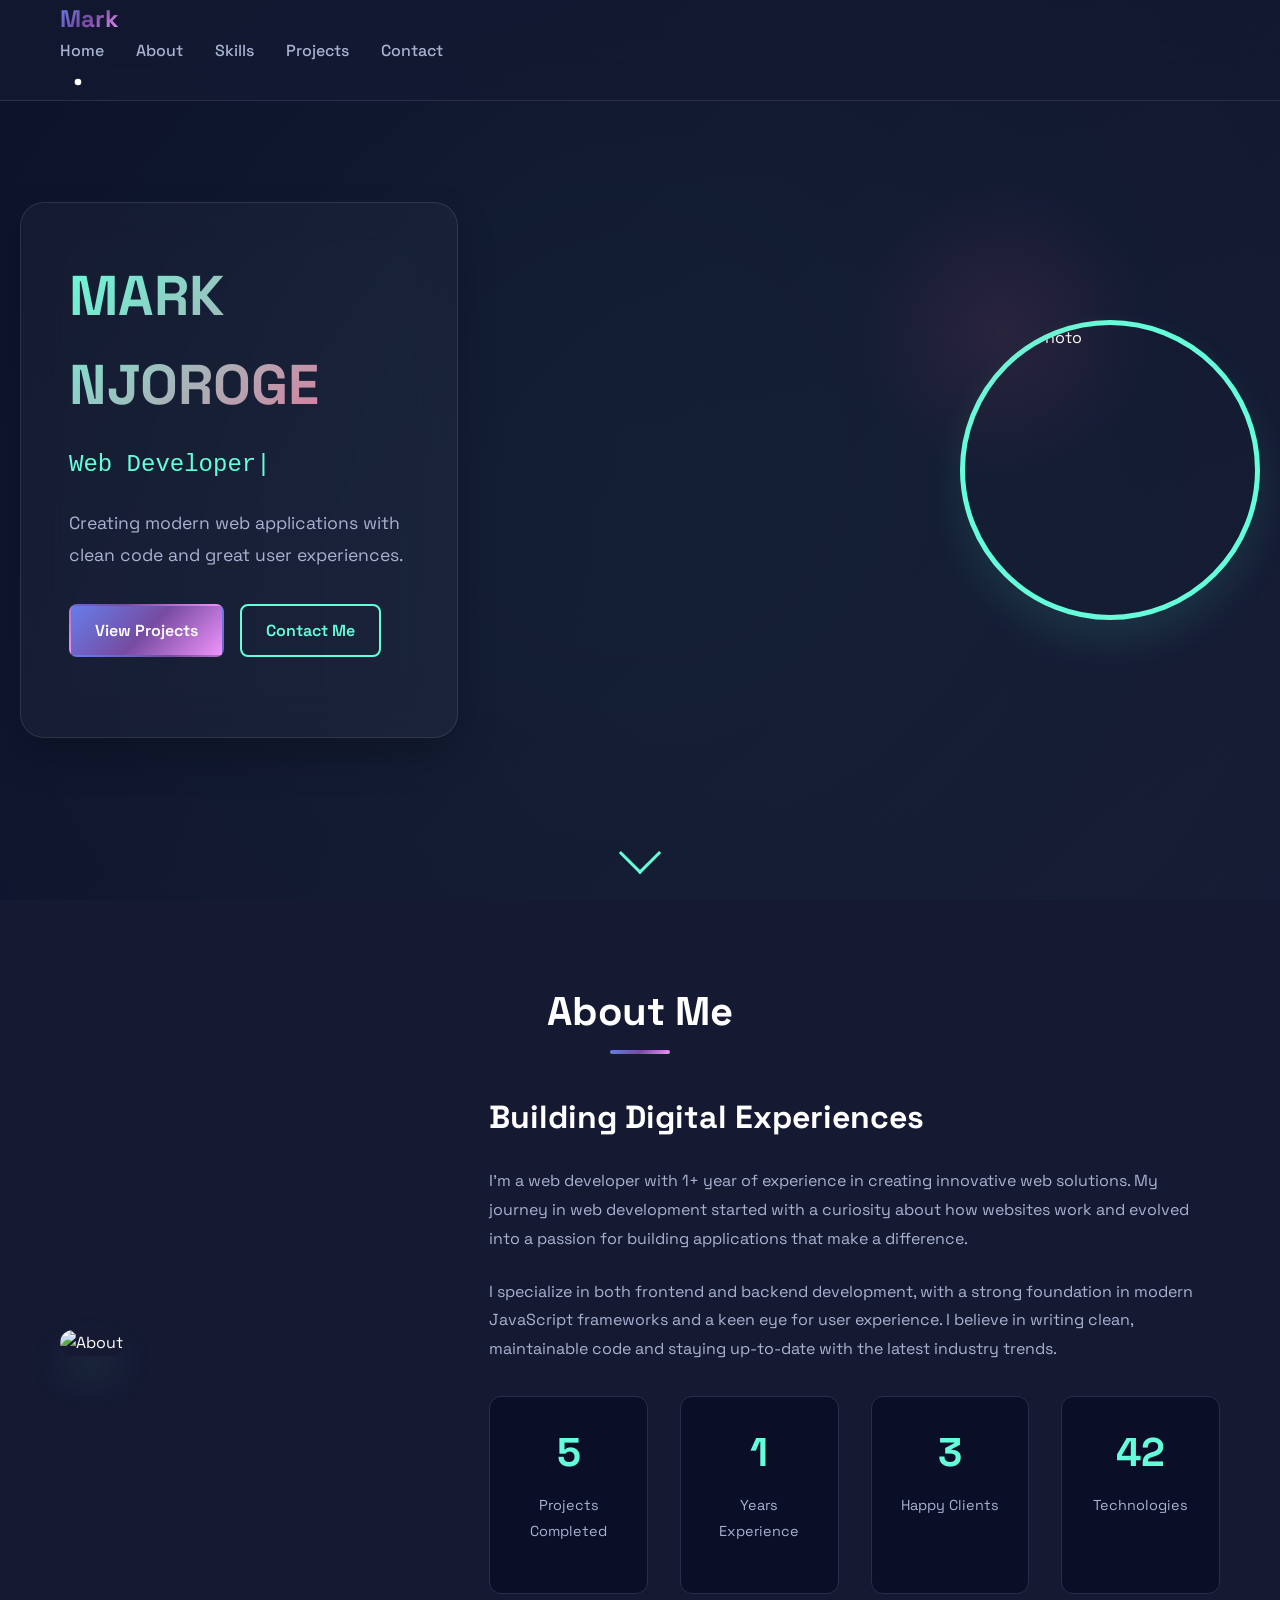
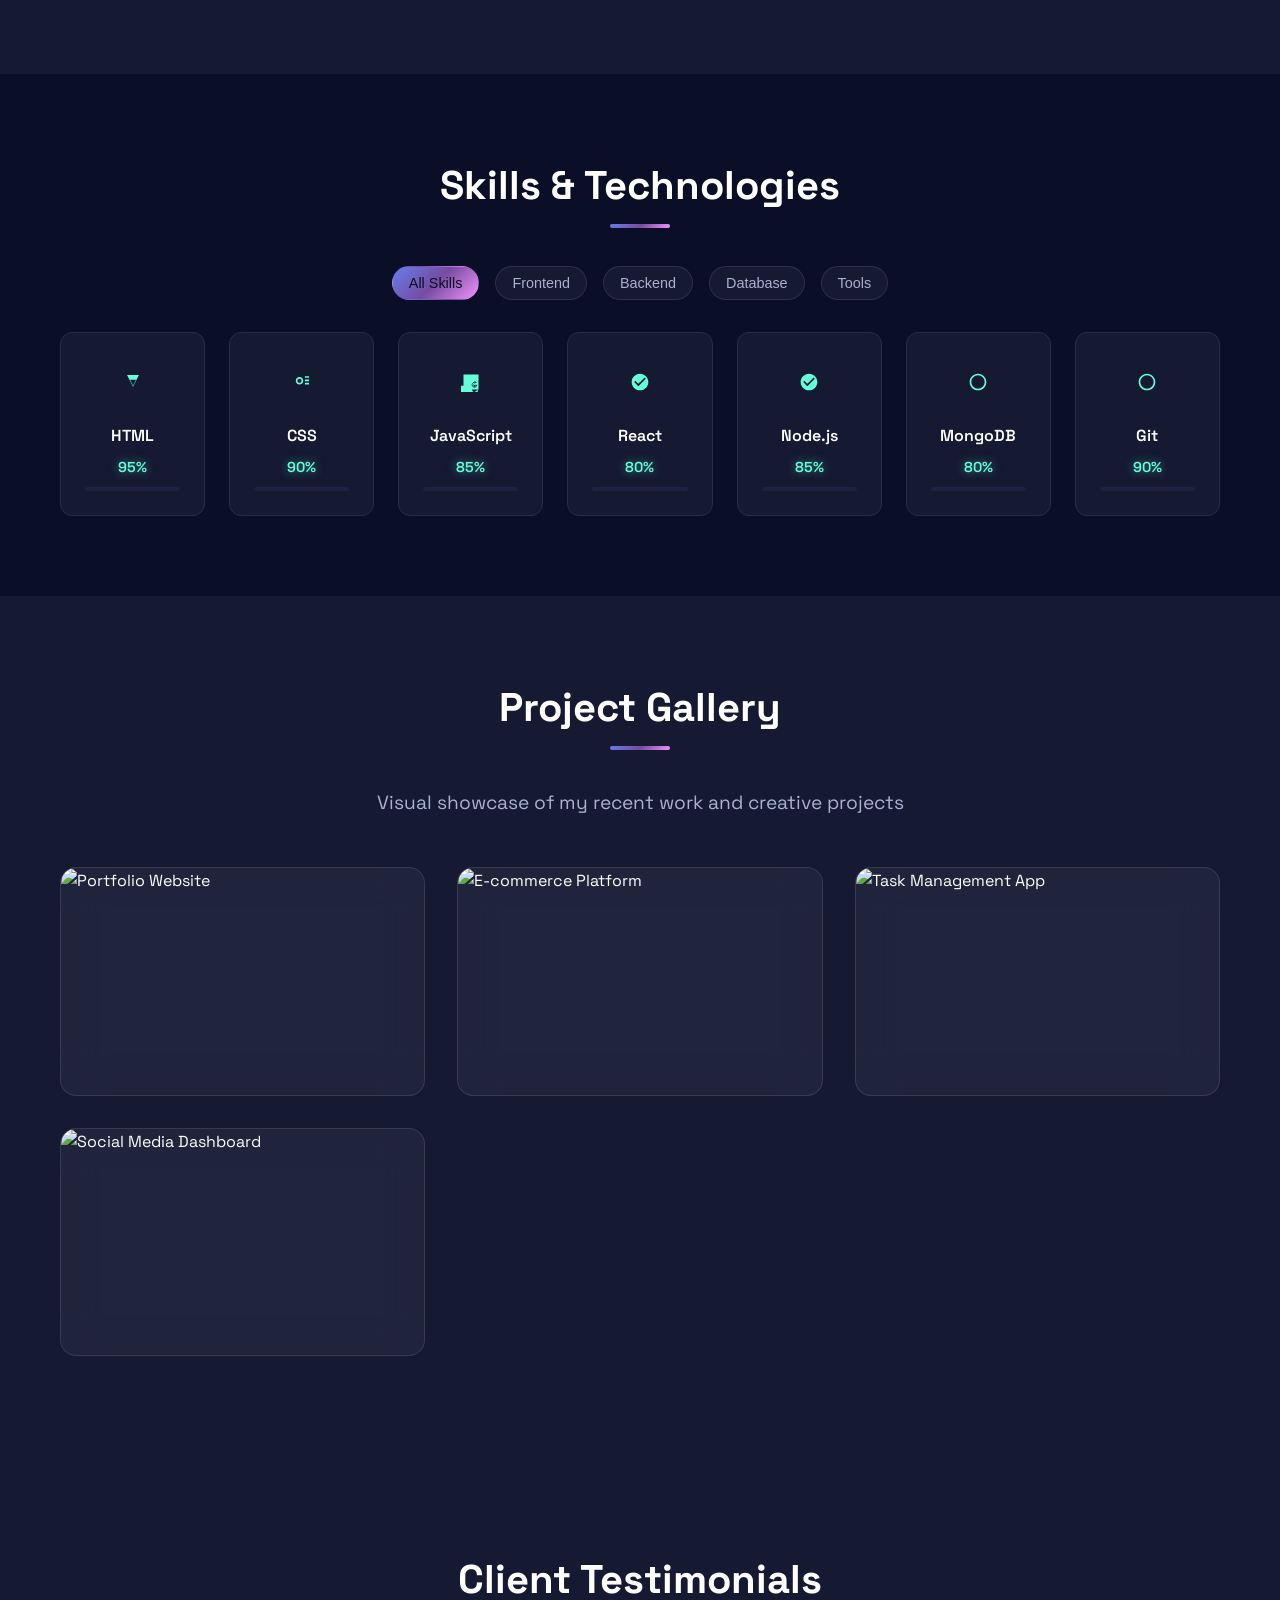
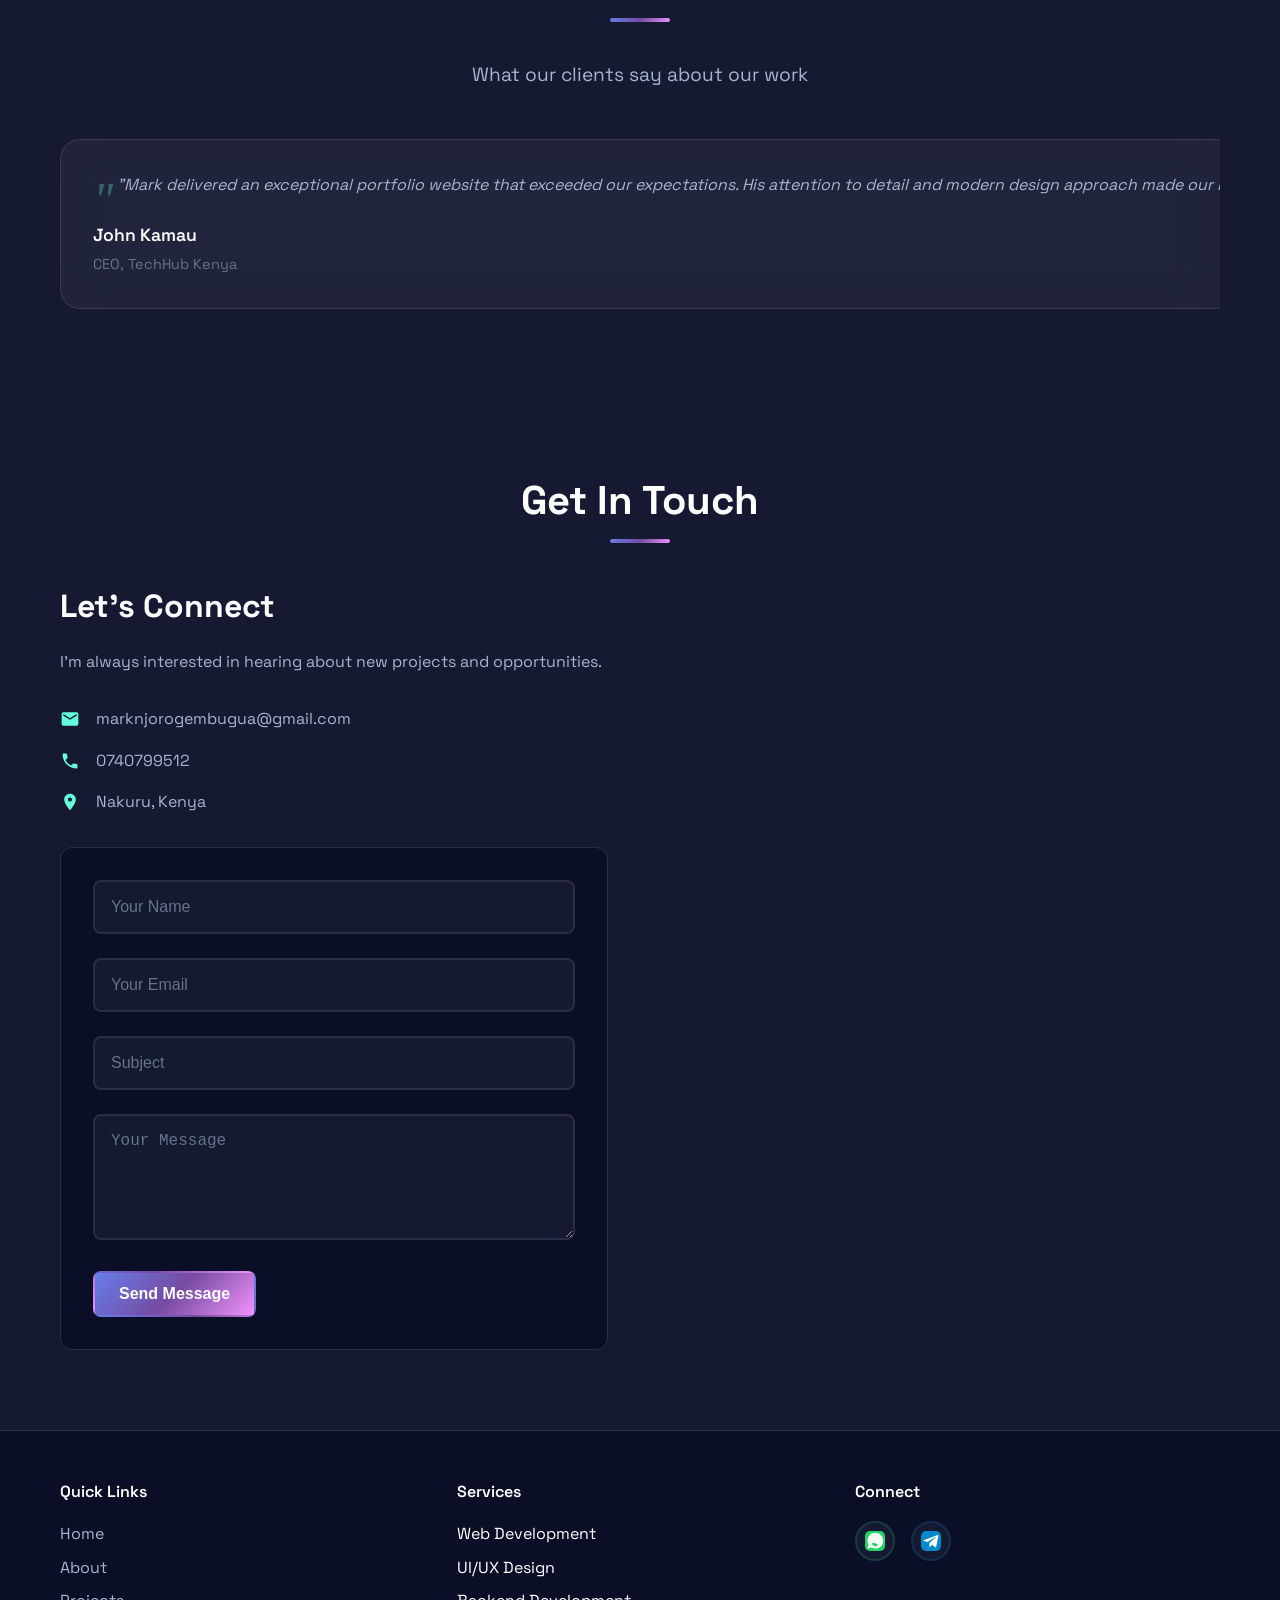
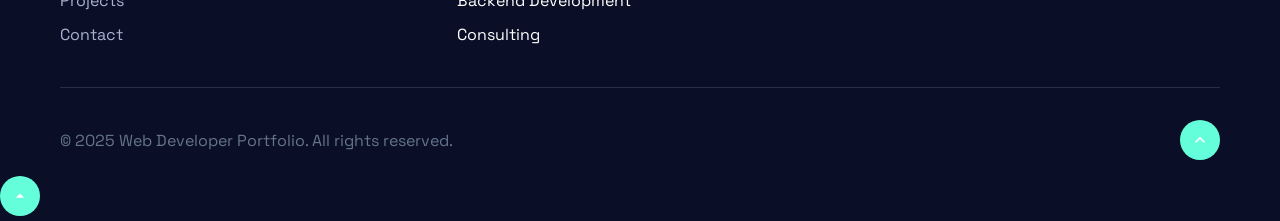
==== index.html @ 8257f22d "Add files via upload" ====
<!DOCTYPE html>
<html lang="en">
<head>
    <meta charset="UTF-8">
    <meta name="viewport" content="width=device-width, initial-scale=1.0">
    <title>Web Developer Portfolio</title>
    <meta name="description" content="Professional portfolio showcasing web development projects, skills, and experience">
    <meta name="keywords" content="web developer, portfolio, frontend, backend, full-stack, javascript, react, node.js">
    <meta name="author" content="Web Developer">
    
    <!-- Open Graph Meta Tags -->
    <meta property="og:title" content="Web Developer Portfolio">
    <meta property="og:description" content="Professional portfolio showcasing web development projects and skills">
    <meta property="og:type" content="website">
    <meta property="og:url" content="">
    
    <!-- Favicon -->
    <link rel="icon" type="image/svg+xml" href="data:image/svg+xml,<svg xmlns='http://www.w3.org/2000/svg' viewBox='0 0 100 100'><text y='.9em' font-size='90'>👨‍💻</text></svg>">
    
    <!-- CSS -->
    <link rel="stylesheet" href="styles.css">
    
    <!-- Professional SVG Icons -->
    <style>
        /* Professional SVG Icons */
        .icon { width: 20px; height: 20px; fill: currentColor; }
        .icon-github::before { content: ""; }
        .icon-linkedin::before { content: ""; }
        .icon-twitter::before { content: ""; }
        .icon-envelope::before { content: ""; }
        .icon-phone::before { content: ""; }
        .icon-location::before { content: ""; }
        .icon-instagram::before { content: ""; }
        .icon-arrow-up::before { content: ""; }
        .icon-external::before { content: ""; }
        .icon-code::before { content: ""; }
        .icon-database::before { content: ""; }
        .icon-tools::before { content: ""; }
        .icon-download::before { content: ""; }
        .icon-theme::before { content: ""; }
    </style>
</head>
<body>

<!-- Page Loader -->
<div class="page-loader" id="page-loader">
    <div class="loader-content">
        <div class="loader-logo"></div>
        <div class="loader-text">Loading MARK's Portfolio...</div>
    </div>
</div>

<!-- Animated Particles Background -->
<div class="particles" id="particles"></div>

<!-- Navigation -->
<nav class="navbar" id="navbar">
    <div class="container">
        <div class="nav-logo">
            <a href="#home" class="logo">Mark</a>
        </div>
        <ul class="nav-menu" id="nav-menu">
                <li class="nav-item">
                    <a href="#home" class="nav-link">Home</a>
                </li>
                <li class="nav-item">
                    <a href="#about" class="nav-link">About</a>
                </li>
                <li class="nav-item">
                    <a href="#skills" class="nav-link">Skills</a>
                </li>
                <li class="nav-item">
                    <a href="#projects" class="nav-link">Projects</a>
                </li>
                                <li class="nav-item">
                    <a href="#contact" class="nav-link">Contact</a>
                </li>
            </ul>
            <div class="nav-actions">
                <button class="theme-toggle" id="theme-toggle" aria-label="Toggle theme">
                    <svg class="icon" viewBox="0 0 24 24">
                        <path d="M12 3v1m0 16v1m9-9h-1M4 12H3m15.364 6.364l-.707-.707M6.343 6.343l-.707-.707m12.728 0l-.707.707M6.343 17.657l-.707.707M16 12a4 4 0 11-8 0 4 4 0 018 0z"/>
                    </svg>
                </button>
            </div>
            <div class="nav-toggle" id="nav-toggle">
                <span class="bar"></span>
                <span class="bar"></span>
                <span class="bar"></span>
            </div>
        </div>
    </nav>

    <!-- Hero Section -->
    <section id="home" class="hero">
        <div class="hero-container">
            <div class="hero-content">
                <div class="hero-content-wrapper">
                    <h1 class="hero-title">MARK NJOROGE</h1>
                    <div class="hero-subtitle">
                        <span class="typing-text">Web Developer</span>
                    </div>
                    <p class="hero-description">
                        Creating modern web applications with clean code and great user experiences.
                    </p>
                    <div class="hero-buttons">
                        <a href="#projects" class="btn btn-primary">View Projects</a>
                        <a href="#contact" class="btn btn-secondary">Contact Me</a>
                    </div>
                    </div>
                </div>
            </div>
            <div class="hero-image">
                <div class="hero-avatar">
                    <img src="c:\Users\PC\Downloads\86e11804-8c0b-4532-9c3c-91a234497a4a.png" alt="Profile Photo">
                </div>
            </div>
        </div>
        <div class="scroll-indicator">
            <div class="scroll-arrow"></div>
        </div>
    </section>

    <!-- About Section -->
    <section id="about" class="about">
        <div class="container">
            <h2 class="section-title">About Me</h2>
            <div class="about-container">
                <div class="about-image">
                    <img src="c:\Users\PC\Downloads\86e11804-8c0b-4532-9c3c-91a234497a4a.png" alt="About">
                </div>
                <div class="about-content">
                    <h3>Building Digital Experiences</h3>
                    <p>
                        I'm a web developer with 1+ year of experience in creating innovative web solutions. 
                        My journey in web development started with a curiosity about how websites work and evolved into 
                        a passion for building applications that make a difference.
                    </p>
                    <p>
                        I specialize in both frontend and backend development, with a strong foundation in modern JavaScript 
                        frameworks and a keen eye for user experience. I believe in writing clean, maintainable code and 
                        staying up-to-date with the latest industry trends.
                    </p>
                    <div class="about-stats">
                        <div class="stat-item">
                            <h4 class="stat-number" data-target="5+">0</h4>
                            <p class="stat-label">Projects Completed</p>
                        </div>
                        <div class="stat-item">
                            <h4 class="stat-number" data-target="1">0</h4>
                            <p class="stat-label">Years Experience</p>
                        </div>
                        <div class="stat-item">
                            <h4 class="stat-number" data-target="3">0</h4>
                            <p class="stat-label">Happy Clients</p>
                        </div>
                        <div class="stat-item">
                            <h4 class="stat-number" data-target="50">0</h4>
                            <p class="stat-label">Technologies</p>
                        </div>
                    </div>
                </div>
            </div>
        </div>
    </section>

    <!-- Skills Section -->
    <section id="skills" class="skills">
        <div class="container">
            <h2 class="section-title">Skills & Technologies</h2>
            <div class="skill-category-filter">
                <button class="skill-category-btn active" data-category="all">All Skills</button>
                <button class="skill-category-btn" data-category="frontend">Frontend</button>
                <button class="skill-category-btn" data-category="backend">Backend</button>
                <button class="skill-category-btn" data-category="database">Database</button>
                <button class="skill-category-btn" data-category="tools">Tools</button>
            </div>
            <div class="skills-container">
                <!-- Skills will be dynamically loaded here -->
            </div>
        </div>
    </section>

    <!-- Photo Gallery Projects Section -->
    <section id="projects" class="photo-gallery-section">
        <div class="container">
            <h2 class="section-title">Project Gallery</h2>
            <p class="section-subtitle">Visual showcase of my recent work and creative projects</p>
            
            <div class="photo-gallery">
                <div class="gallery-grid">
                    <!-- Project Photos will be dynamically loaded here -->
                </div>
            </div>
            
            <!-- Photo Modal -->
            <div class="photo-modal" id="photo-modal">
                <div class="modal-overlay" id="photo-modal-overlay"></div>
                <div class="modal-content">
                    <button class="modal-close" id="photo-modal-close">
                        <svg viewBox="0 0 24 24">
                            <path d="M18 6L6 18M6 6l12 12"/>
                        </svg>
                    </button>
                    
                    <div class="modal-body">
                        <div class="modal-image-container">
                            <img id="modal-photo" src="" alt="">
                            <div class="modal-image-info">
                                <h3 id="modal-title"></h3>
                                <p id="modal-description"></p>
                                <div class="modal-tech-tags" id="modal-tech-tags"></div>
                                <div class="modal-actions">
                                    <a href="#" id="modal-live-link" target="_blank" class="modal-btn primary">
                                        <svg viewBox="0 0 24 24">
                                            <path d="M12 2C6.48 2 2 6.48 2 12s4.48 10 10 10 10-4.48 10-10S17.52 2 12 2zm-2 15l-5-5 1.41-1.41L10 14.17l7.59-7.59L19 8l-9 9z"/>
                                        </svg>
                                        Live Demo
                                    </a>
                                    <a href="#" id="modal-github-link" target="_blank" class="modal-btn secondary">
                                        <svg viewBox="0 0 24 24">
                                            <path d="M12 0c-6.626 0-12 5.373-12 12 0 5.302 3.438 9.8 8.207 11.387.599.111.793-.261.793-.577v-2.234c-3.338.726-4.033-1.416-4.033-1.416-.546-1.387-1.333-1.756-1.333-1.756-1.089-.745.083-.729.083-.729 1.205.084 1.839 1.237 1.839 1.237 1.07 1.834 2.807 1.304 3.492.997.107-.775.418-1.305.762-1.604-2.665-.305-5.467-1.334-5.467-5.931 0-1.311.469-2.381 1.236-3.221-.124-.303-.535-1.524.117-3.176 0 0 1.008-.322 3.301 1.23.957-.266 1.983-.399 3.003-.404 1.02.005 2.047.138 3.006.404 2.291-1.552 3.297-1.23 3.297-1.23.653 1.653.242 2.874.118 3.176.77.84 1.235 1.911 1.235 3.221 0 4.609-2.807 5.624-5.479 5.921.43.372.823 1.102.823 2.222v3.293c0 .319.192.694.801.576 4.765-1.589 8.199-6.086 8.199-11.386 0-6.627-5.373-12-12-12z"/>
                                        </svg>
                                        GitHub
                                    </a>
                                </div>
                            </div>
                        </div>
                        
                        <div class="modal-navigation">
                            <button class="nav-btn prev-btn" id="prev-btn">
                                <svg viewBox="0 0 24 24">
                                    <path d="M15.41 7.41L14 6l-6 6 6 6 1.41-1.41L10.83 12z"/>
                                </svg>
                            </button>
                            <button class="nav-btn next-btn" id="next-btn">
                                <svg viewBox="0 0 24 24">
                                    <path d="M10 6L8.59 7.41 13.17 12l-4.58 4.59L10 18l6-6z"/>
                                </svg>
                            </button>
                        </div>
                    </div>
                </div>
            </div>
        </div>
    </section>

    <!-- Testimonials Section -->
    <section id="testimonials" class="testimonials-section">
        <div class="container">
            <h2 class="section-title">Client Testimonials</h2>
            <p class="section-subtitle">What our clients say about our work</p>
            
            <div class="testimonials-marquee">
                <div class="marquee-content">
                    <!-- Testimonial 1 -->
                    <div class="testimonial-card">
                        <div class="testimonial-content">
                            <div class="testimonial-text">
                                "Mark delivered an exceptional portfolio website that exceeded our expectations. His attention to detail and modern design approach made our brand stand out."
                            </div>
                            <div class="testimonial-author">
                                <div class="author-info">
                                    <h4>John Kamau</h4>
                                    <p>CEO, TechHub Kenya</p>
                                </div>
                                <div class="testimonial-rating">
                                    <span class="star">★</span>
                                    <span class="star">★</span>
                                    <span class="star">★</span>
                                    <span class="star">★</span>
                                </div>
                            </div>
                        </div>
                    </div>
                    
                    <!-- Testimonial 2 -->
                    <div class="testimonial-card">
                        <div class="testimonial-content">
                            <div class="testimonial-text">
                                "The e-commerce platform Mark developed has doubled our online sales. His technical expertise and problem-solving skills are outstanding."
                            </div>
                            <div class="testimonial-author">
                                <div class="author-info">
                                    <h4>Sarah Wanjiru</h4>
                                    <p>Founder, Nairobi Fashion Store</p>
                                </div>
                                <div class="testimonial-rating">
                                    <span class="star">★</span>
                                    <span class="star">★</span>
                                    <span class="star">★</span>
                                    <span class="star">★</span>
                                    <span class="star">★</span>
                                </div>
                            </div>
                        </div>
                    </div>
                    
                    <!-- Testimonial 3 -->
                    <div class="testimonial-card">
                        <div class="testimonial-content">
                            <div class="testimonial-text">
                                "Working with Mark was a fantastic experience. He understood our requirements perfectly and delivered a beautiful, functional application on time."
                            </div>
                            <div class="testimonial-author">
                                <div class="author-info">
                                    <h4>David Ochieng</h4>
                                    <p>Manager, Logistics Pro Kenya</p>
                                </div>
                                <div class="testimonial-rating">
                                    <span class="star">★</span>
                                    <span class="star">★</span>
                                    <span class="star">★</span>
                                    <span class="star">★</span>
                                    <span class="star">★</span>
                                </div>
                            </div>
                        </div>
                    </div>
                    
                    <!-- Testimonial 4 -->
                    <div class="testimonial-card">
                        <div class="testimonial-content">
                            <div class="testimonial-text">
                                "Mark's web development skills are top-notch. He created a stunning website for our restaurant that has significantly increased our online orders."
                            </div>
                            <div class="testimonial-author">
                                <div class="author-info">
                                    <h4>Grace Mwangi</h4>
                                    <p>Owner, The Garden Restaurant</p>
                                </div>
                                <div class="testimonial-rating">
                                    <span class="star">★</span>
                                    <span class="star">★</span>
                                    <span class="star">★</span>
                                    <span class="star">★</span>
                                    <span class="star">★</span>
                                </div>
                            </div>
                        </div>
                    </div>
                    
                    <!-- Testimonial 5 -->
                    <div class="testimonial-card">
                        <div class="testimonial-content">
                            <div class="testimonial-text">
                                "The dashboard application Mark built for our analytics needs is incredibly intuitive and powerful. Highly recommend his services!"
                            </div>
                            <div class="testimonial-author">
                                <div class="author-info">
                                    <h4>Michael Kariuki</h4>
                                    <p>CTO, Data Analytics Kenya</p>
                                </div>
                                <div class="testimonial-rating">
                                    <span class="star">★</span>
                                    <span class="star">★</span>
                                    <span class="star">★</span>
                                    <span class="star">★</span>
                                    <span class="star">★</span>
                                </div>
                            </div>
                        </div>
                    </div>
                    
                    <!-- Duplicate testimonials for seamless scrolling -->
                    <!-- Testimonial 1 Duplicate -->
                    <div class="testimonial-card">
                        <div class="testimonial-content">
                            <div class="testimonial-text">
                                "Mark delivered an exceptional portfolio website that exceeded our expectations. His attention to detail and modern design approach made our brand stand out."
                            </div>
                            <div class="testimonial-author">
                                <div class="author-info">
                                    <h4>John Kamau</h4>
                                    <p>CEO, TechHub Kenya</p>
                                </div>
                                <div class="testimonial-rating">
                                    <span class="star">★</span>
                                    <span class="star">★</span>
                                    <span class="star">★</span>
                                    <span class="star">★</span>
                                    <span class="star">★</span>
                                </div>
                            </div>
                        </div>
                    </div>
                    
                    <!-- Testimonial 2 Duplicate -->
                    <div class="testimonial-card">
                        <div class="testimonial-content">
                            <div class="testimonial-text">
                                "The e-commerce platform Mark developed has doubled our online sales. His technical expertise and problem-solving skills are outstanding."
                            </div>
                            <div class="testimonial-author">
                                <div class="author-info">
                                    <h4>Sarah Wanjiru</h4>
                                    <p>Founder, Nairobi Fashion Store</p>
                                </div>
                                <div class="testimonial-rating">
                                    <span class="star">★</span>
                                    <span class="star">★</span>
                                    <span class="star">★</span>
                                    <span class="star">★</span>
                                    <span class="star">★</span>
                                </div>
                            </div>
                        </div>
                    </div>
                </div>
            </div>
        </div>
    </section>

    <!-- Contact Section -->
    <section id="contact" class="contact">
        <div class="container">
            <h2 class="section-title">Get In Touch</h2>
            <div class="contact-container">
                <div class="contact-info">
                    <h3>Let's Connect</h3>
                    <p>I'm always interested in hearing about new projects and opportunities.</p>
                    <div class="contact-details">
                        <div class="contact-item">
                            <svg class="icon" viewBox="0 0 24 24">
                                <path d="M20 4H4c-1.1 0-1.99.9-1.99 2L2 18c0 1.1.9 2 2 2h16c1.1 0 2-.9 2-2V6c0-1.1-.9-2-2-2zm0 4l-8 5-8-5V6l8 5 8-5v2z"/>
                            </svg>
                            <span>marknjorogembugua@gmail.com</span>
                        </div>
                        <div class="contact-item">
                            <svg class="icon" viewBox="0 0 24 24">
                                <path d="M6.62 10.79c1.44 2.83 3.76 5.14 6.59 6.59l2.2-2.2c.27-.27.67-.36 1.02-.24 1.12.37 2.33.57 3.57.57.55 0 1 .45 1 1V20c0 .55-.45 1-1 1-9.39 0-17-7.61-17-17 0-.55.45-1 1-1h3.5c.55 0 1 .45 1 1 0 1.25.2 2.45.57 3.57.11.35.03.74-.25 1.02l-2.2 2.2z"/>
                            </svg>
                            <span>0740799512</span>
                        </div>
                        <div class="contact-item">
                            <svg class="icon" viewBox="0 0 24 24">
                                <path d="M12 2C8.13 2 5 5.13 5 9c0 5.25 7 13 7 13s7-7.75 7-13c0-3.87-3.13-7-7-7zm0 9.5c-1.38 0-2.5-1.12-2.5-2.5s1.12-2.5 2.5-2.5 2.5 1.12 2.5 2.5-1.12 2.5-2.5 2.5z"/>
                            </svg>
                            <span>Nakuru, Kenya</span>
                        </div>
                    </div>
                    
                <div class="contact-form">
                    <form id="contact-form">
                        <div class="form-group">
                            <input type="text" id="name" name="name" required placeholder="Your Name">
                        </div>
                        <div class="form-group">
                            <input type="email" id="email" name="email" required placeholder="Your Email">
                        </div>
                        <div class="form-group">
                            <input type="text" id="subject" name="subject" required placeholder="Subject">
                        </div>
                        <div class="form-group">
                            <textarea id="message" name="message" rows="5" required placeholder="Your Message"></textarea>
                        </div>
                        <button type="submit" class="btn btn-primary">Send Message</button>
                    </form>
                </div>
            </div>
        </div>
    </section>

    <!-- Footer -->
    <footer class="footer">
        <div class="container">
            <div class="footer-content">
                <div class="footer-section">
                    <h4>Quick Links</h4>
                    <ul>
                        <li><a href="#home">Home</a></li>
                        <li><a href="#about">About</a></li>
                        <li><a href="#projects">Projects</a></li>
                        <li><a href="#contact">Contact</a></li>
                    </ul>
                </div>
                <div class="footer-section">
                    <h4>Services</h4>
                    <ul>
                        <li>Web Development</li>
                        <li>UI/UX Design</li>
                        <li>Backend Development</li>
                        <li>Consulting</li>
                    </ul>
                </div>
                <div class="footer-section">
                    <h4>Connect</h4>
                    <div class="footer-social">
                        <a href="https://wa.me/254740799512" target="_blank" class="social-link whatsapp-link" title="WhatsApp">
                            <svg viewBox="0 0 24 24" xmlns="http://www.w3.org/2000/svg">
                                <rect width="24" height="24" rx="6" fill="#25D366"/>
                                <path d="M19.07 4.93c-1.78-1.78-4.13-2.75-6.64-2.75-5.19 0-9.43 4.23-9.43 9.43 0 1.66.43 3.26 1.26 4.69l-1.34 4.9 5.02-1.32c1.38.79 2.94 1.21 4.55 1.21 5.19 0 9.43-4.23 9.43-9.43-.01-2.51-.97-4.86-2.75-6.64z" fill="white" opacity="0.95"/>
                                <path d="M12.43 14.62c-.11-.05-.63-.31-.73-.35-.1-.04-.17-.06-.24.04-.07.1-.27.37-.33.4-.06.03-.12.04-.18.02-.09-.03-.25-.11-.46-.23-.21-.12-.49-.35-.75-.33-.18.01-.35.07-.5.13-.15.06-.81.4-.81 1.02 0 .61.62 1.21 1.07 1.63.45.42 1.06.82 1.83 1.12.77.3 1.34.23 1.84.14.5-.09 1.55-.63 1.77-1.25.22-.62.22-1.15.15-1.26-.07-.11-.14-.17-.25-.22z" fill="#25D366"/>
                            </svg>
                        </a>
                        <a href="https://t.me/254740799512" target="_blank" class="social-link telegram-link" title="Telegram">
                            <svg viewBox="0 0 24 24" xmlns="http://www.w3.org/2000/svg">
                                <rect width="24" height="24" rx="6" fill="#0088CC"/>
                                <path d="M9.78 18.65l.28-4.23 7.68-6.92c.34-.31-.07-.46-.52-.19L7.74 13.3 3.64 12c-.88-.25-.89-.86.2-1.3l15.97-5.85c.73-.27 1.36.17 1.13 1.22l-2.67 12.62c-.24.89-.85 1.11-1.63.69L13.46 16.5l-2.29 2.21c-.23.23-.42.42-.83.42z" fill="white"/>
                            </svg>
                        </a>
                    </div>
                </div>
            </div>
            <div class="footer-bottom">
                <p>&copy; 2025 Web Developer Portfolio. All rights reserved.</p>
                <a href="#" class="back-to-top" id="back-to-top">
                    <svg class="icon" viewBox="0 0 24 24">
                        <path d="M7.41 15.41L12 10.83l4.59 4.58L18 14l-6-6-6 6z"/>
                    </svg>
                </a>
            </div>
        </div>
    </footer>

    <!-- JavaScript -->
    <script src="script.js"></script>

<!-- Back to Top Button -->
<a href="#" class="back-to-top" id="back-to-top">
    <svg class="icon" viewBox="0 0 24 24">
        <path d="M7 14l5-5 5 5z"/>
    </svg>
</a>

</div>


</body>
</html>
---- styles.css ----
/* Portfolio CSS - Modern Dark Theme */

/* Unique Typography Import */
@import url('https://fonts.googleapis.com/css2?family=Space+Grotesk:wght@300;400;500;600;700&family=JetBrains+Mono:wght@400;600&display=swap');

/* CSS Variables for Dark Theme */
:root {
  --bg-primary: #0a0e27;
  --bg-secondary: #151932;
  --bg-tertiary: #1e2140;
  --text-primary: #ffffff;
  --text-secondary: #a8b2d1;
  --text-muted: #64748b;
  --accent-primary: #64ffda;
  --accent-secondary: #f06292;
  --accent-tertiary: #ffd93d;
  --accent-danger: #ff6b6b;
  --border-color: #2a2d47;
  --shadow-color: rgba(100, 255, 218, 0.1);
  --gradient-primary: linear-gradient(135deg, #667eea 0%, #764ba2 50%, #f093fb 100%);
  --gradient-secondary: linear-gradient(135deg, #64ffda 0%, #48cae4 50%, #5e60ce 100%);
  --gradient-tertiary: linear-gradient(135deg, #ff006e 0%, #8338ec 50%, #3a86ff 100%);
  --gradient-bg: radial-gradient(ellipse at top left, rgba(100, 255, 218, 0.1) 0%, transparent 50%), 
                  radial-gradient(ellipse at bottom right, rgba(240, 98, 146, 0.1) 0%, transparent 50%);
}

/* Light Theme Variables */
[data-theme="light"] {
  --bg-primary: #ffffff;
  --bg-secondary: #f8fafc;
  --bg-tertiary: #e2e8f0;
  --text-primary: #1e293b;
  --text-secondary: #475569;
  --text-muted: #64748b;
  --accent-primary: #3b82f6;
  --accent-secondary: #10b981;
  --accent-tertiary: #f59e0b;
  --accent-danger: #ef4444;
  --border-color: #e2e8f0;
  --shadow-color: rgba(0, 0, 0, 0.1);
  --gradient-primary: linear-gradient(135deg, #667eea 0%, #764ba2 100%);
  --gradient-secondary: linear-gradient(135deg, #f093fb 0%, #f5576c 100%);
}

/* Reset and Base Styles */
* {
  margin: 0;
  padding: 0;
  box-sizing: border-box;
}

html {
  scroll-behavior: smooth;
}

body {
  font-family: 'Space Grotesk', -apple-system, BlinkMacSystemFont, 'Segoe UI', Roboto, sans-serif;
  background: var(--bg-primary);
  color: var(--text-primary);
  line-height: 1.6;
  overflow-x: hidden;
  position: relative;
  transition: background-color 0.3s ease, color 0.3s ease;
}

/* Unique Background Effects */
body::before {
  content: '';
  position: fixed;
  top: 0;
  left: 0;
  width: 100%;
  height: 100%;
  background: var(--gradient-bg);
  pointer-events: none;
  z-index: -1;
}

/* Animated Particles Background */
.particles {
  position: fixed;
  top: 0;
  left: 0;
  width: 100%;
  height: 100%;
  pointer-events: none;
  z-index: -1;
  overflow: hidden;
}

.particle {
  position: absolute;
  width: 2px;
  height: 2px;
  background: var(--accent-primary);
  border-radius: 50%;
  opacity: 0.3;
  animation: float 20s infinite linear;
}

@keyframes float {
  0% {
    transform: translateY(100vh) translateX(0);
    opacity: 0;
  }
  10% {
    opacity: 0.3;
  }
  90% {
    opacity: 0.3;
  }
  100% {
    transform: translateY(-100vh) translateX(100px);
    opacity: 0;
  }
}

/* Glassmorphism Effect */
.glass {
  background: rgba(255, 255, 255, 0.05);
  backdrop-filter: blur(10px);
  border: 1px solid rgba(255, 255, 255, 0.1);
  border-radius: 16px;
}

.container {
  max-width: 1200px;
  margin: 0 auto;
  padding: 0 20px;
}

/* Navigation */
.navbar {
  position: fixed;
  top: 0;
  left: 0;
  width: 100%;
  background: rgba(21, 25, 50, 0.8);
  backdrop-filter: blur(20px);
  border-bottom: 1px solid rgba(255, 255, 255, 0.1);
  z-index: 1000;
  transition: all 0.3s ease;
}

.nav-container {
  max-width: 1200px;
  margin: 0 auto;
  padding: 1rem 20px;
  display: flex;
  justify-content: space-between;
  align-items: center;
}

.nav-logo a {
  font-size: 1.5rem;
  font-weight: 700;
  color: var(--text-primary);
  text-decoration: none;
  background: var(--gradient-primary);
  -webkit-background-clip: text;
  -webkit-text-fill-color: transparent;
  background-clip: text;
}

.nav-menu {
  display: flex;
  list-style: none;
  gap: 2rem;
}

.nav-link {
  color: var(--text-secondary);
  text-decoration: none;
  font-weight: 500;
  transition: color 0.3s ease;
  position: relative;
}

.nav-link:hover,
.nav-link.active {
  color: var(--accent-primary);
}

.nav-link::after {
  content: '';
  position: absolute;
  bottom: -5px;
  left: 0;
  width: 0;
  height: 2px;
  background: var(--accent-primary);
  transition: width 0.3s ease;
}

.nav-link:hover::after,
.nav-link.active::after {
  width: 100%;
}

.nav-toggle {
  display: none;
  flex-direction: column;
  cursor: pointer;
}

.bar {
  width: 25px;
  height: 3px;
  background-color: var(--text-primary);
  margin: 3px 0;
  transition: 0.3s;
}

.theme-toggle {
  background: none;
  border: none;
  color: var(--text-primary);
  cursor: pointer;
  padding: 0.5rem;
  border-radius: 50%;
  transition: all 0.3s ease;
  display: flex;
  align-items: center;
  justify-content: center;
}

.theme-toggle:hover {
  background-color: var(--bg-tertiary);
}

/* Hero Section */
.hero {
  min-height: 100vh;
  display: flex;
  align-items: center;
  justify-content: center;
  padding: 80px 20px 40px;
  background: linear-gradient(135deg, var(--bg-primary) 0%, var(--bg-secondary) 100%);
  position: relative;
  overflow: hidden;
}

.hero::before {
  content: '';
  position: absolute;
  top: -50%;
  left: -50%;
  width: 200%;
  height: 200%;
  background: radial-gradient(circle, var(--accent-primary) 0%, transparent 70%);
  opacity: 0.05;
  animation: rotate 30s linear infinite;
}

.hero::after {
  content: '';
  position: absolute;
  top: 20%;
  right: 10%;
  width: 300px;
  height: 300px;
  background: radial-gradient(circle, var(--accent-secondary) 0%, transparent 70%);
  opacity: 0.1;
  animation: float 15s ease-in-out infinite;
}

@keyframes rotate {
  from {
    transform: rotate(0deg);
  }
  to {
    transform: rotate(360deg);
  }
}

@keyframes float {
  0%, 100% { transform: translateY(0px) scale(1); }
  50% { transform: translateY(-20px) scale(1.05); }
}

/* Mouse Trail Effect */
.mouse-trail-dot {
  position: fixed;
  width: 4px;
  height: 4px;
  border-radius: 50%;
  pointer-events: none;
  z-index: 9999;
  opacity: 1;
  transition: opacity 0.5s ease;
  box-shadow: 0 0 6px currentColor;
}

/* Glitch Effect */
@keyframes glitch {
  0%, 100% {
    text-shadow: 
      2px 2px 0 var(--accent-primary),
      -2px -2px 0 var(--accent-secondary);
    transform: translate(0);
  }
  25% {
    text-shadow: 
      -2px 2px 0 var(--accent-primary),
      2px -2px 0 var(--accent-secondary);
    transform: translate(-2px, 2px);
  }
  50% {
    text-shadow: 
      2px -2px 0 var(--accent-primary),
      -2px 2px 0 var(--accent-secondary);
    transform: translate(2px, -2px);
  }
  75% {
    text-shadow: 
      -2px -2px 0 var(--accent-primary),
      2px 2px 0 var(--accent-secondary);
    transform: translate(-2px, -2px);
  }
}

.hero-container {
  display: grid;
  grid-template-columns: 1fr 1fr;
  gap: 4rem;
  align-items: center;
  max-width: 1200px;
  width: 100%;
  position: relative;
  z-index: 1;
}

.hero-content {
  z-index: 1;
  position: relative;
}

.hero-content-wrapper {
  background: rgba(255, 255, 255, 0.03);
  backdrop-filter: blur(20px);
  border: 1px solid rgba(255, 255, 255, 0.1);
  border-radius: 24px;
  padding: 3rem;
  box-shadow: 0 20px 40px rgba(0, 0, 0, 0.2);
  transform: translateY(0);
  transition: transform 0.3s ease;
}

.hero-content-wrapper:hover {
  transform: translateY(-5px);
}

.hero-title {
  font-size: 3.5rem;
  font-weight: 700;
  margin-bottom: 1rem;
  background: linear-gradient(135deg, var(--accent-primary), var(--accent-secondary), var(--accent-tertiary));
  -webkit-background-clip: text;
  -webkit-text-fill-color: transparent;
  background-clip: text;
  animation: gradient-text 3s ease infinite;
  background-size: 200% 200%;
}

@keyframes gradient-text {
  0% { background-position: 0% 50%; }
  50% { background-position: 100% 50%; }
  100% { background-position: 0% 50%; }
}

.hero-subtitle {
  font-size: 1.5rem;
  color: var(--accent-primary);
  margin-bottom: 1.5rem;
  font-family: 'Courier New', monospace;
  min-height: 2rem;
}

.typing-text::after {
  content: '|';
  animation: blink 1s infinite;
}

@keyframes blink {
  0%, 50% { opacity: 1; }
  51%, 100% { opacity: 0; }
}

.hero-description {
  font-size: 1.1rem;
  color: var(--text-secondary);
  margin-bottom: 2rem;
  line-height: 1.8;
}

.hero-buttons {
  display: flex;
  gap: 1rem;
  margin-bottom: 2rem;
  flex-wrap: wrap;
}

.btn {
  padding: 0.75rem 1.5rem;
  border-radius: 8px;
  text-decoration: none;
  font-weight: 600;
  transition: all 0.3s ease;
  display: inline-flex;
  align-items: center;
  gap: 0.5rem;
  border: 2px solid transparent;
  cursor: pointer;
  font-size: 1rem;
}

.btn-primary {
  background: var(--gradient-primary);
  color: white;
}

.btn-primary:hover {
  transform: translateY(-2px);
  box-shadow: 0 10px 25px rgba(59, 130, 246, 0.3);
}

.btn-secondary {
  background: transparent;
  color: var(--accent-primary);
  border-color: var(--accent-primary);
}

.btn-secondary:hover {
  background: var(--accent-primary);
  color: white;
  transform: translateY(-2px);
}

.btn-outline {
  background: transparent;
  color: var(--text-primary);
  border-color: var(--border-color);
}

.btn-outline:hover {
  background: var(--bg-tertiary);
  transform: translateY(-2px);
}

.hero-social {
  display: flex;
  gap: 1rem;
}

.social-link {
  width: 40px;
  height: 40px;
  border-radius: 50%;
  background: var(--bg-tertiary);
  display: flex;
  align-items: center;
  justify-content: center;
  color: var(--text-primary);
  text-decoration: none;
  transition: all 0.3s ease;
}

.social-link .icon {
  width: 20px;
  height: 20px;
  fill: currentColor;
}

.social-link:hover {
  background: var(--accent-primary);
  color: white;
  transform: translateY(-3px);
}

.hero-image {
  display: flex;
  justify-content: center;
  align-items: center;
}

.hero-avatar {
  width: 300px;
  height: 300px;
  border-radius: 50%;
  overflow: hidden;
  border: 5px solid var(--accent-primary);
  box-shadow: 0 20px 40px var(--shadow-color);
  animation: float 6s ease-in-out infinite;
}

@keyframes float {
  0%, 100% { transform: translateY(0px); }
  50% { transform: translateY(-20px); }
}

.hero-avatar img {
  width: 100%;
  height: 100%;
  object-fit: cover;
}

.scroll-indicator {
  position: absolute;
  bottom: 2rem;
  left: 50%;
  transform: translateX(-50%);
}

.scroll-arrow {
  width: 30px;
  height: 30px;
  border-right: 3px solid var(--accent-primary);
  border-bottom: 3px solid var(--accent-primary);
  transform: rotate(45deg);
  animation: bounce 2s infinite;
}

@keyframes bounce {
  0%, 20%, 50%, 80%, 100% { transform: rotate(45deg) translateY(0); }
  40% { transform: rotate(45deg) translateY(-10px); }
  60% { transform: rotate(45deg) translateY(-5px); }
}

/* Section Styles */
section {
  padding: 5rem 0;
}

.section-title {
  font-size: 2.5rem;
  font-weight: 700;
  text-align: center;
  margin-bottom: 3rem;
  color: var(--text-primary);
  position: relative;
}

.section-title::after {
  content: '';
  position: absolute;
  bottom: -10px;
  left: 50%;
  transform: translateX(-50%);
  width: 60px;
  height: 4px;
  background: var(--gradient-primary);
  border-radius: 2px;
}

/* About Section */
.about {
  background-color: var(--bg-secondary);
}

.about-container {
  display: grid;
  grid-template-columns: 1fr 2fr;
  gap: 4rem;
  align-items: center;
}

.about-image img {
  width: 100%;
  max-width: 400px;
  border-radius: 20px;
  box-shadow: 0 20px 40px var(--shadow-color);
}

.about-content h3 {
  font-size: 2rem;
  margin-bottom: 1.5rem;
  color: var(--text-primary);
}

.about-content p {
  color: var(--text-secondary);
  margin-bottom: 1.5rem;
  line-height: 1.8;
}

.about-stats {
  display: grid;
  grid-template-columns: repeat(4, 1fr);
  gap: 2rem;
  margin-top: 2rem;
}

.stat-item {
  text-align: center;
  padding: 1.5rem;
  background: var(--bg-primary);
  border-radius: 12px;
  border: 1px solid var(--border-color);
  transition: transform 0.3s ease;
}

.stat-item:hover {
  transform: translateY(-5px);
}

.stat-number {
  font-size: 2.5rem;
  font-weight: 700;
  color: var(--accent-primary);
  margin-bottom: 0.5rem;
}

.stat-label {
  color: var(--text-secondary);
  font-size: 0.9rem;
}

/* Skills Section */
.skills-filter {
  display: flex;
  justify-content: center;
  gap: 1rem;
  margin-bottom: 3rem;
  flex-wrap: wrap;
}

.filter-btn {
  padding: 0.5rem 1.5rem;
  border: 2px solid var(--border-color);
  background: transparent;
  color: var(--text-secondary);
  border-radius: 25px;
  cursor: pointer;
  transition: all 0.3s ease;
  font-weight: 500;
}

.filter-btn:hover,
.filter-btn.active {
  background: var(--accent-primary);
  color: white;
  border-color: var(--accent-primary);
  transform: translateY(-2px);
}

.skills-container {
  display: grid;
  grid-template-columns: repeat(auto-fit, minmax(120px, 1fr));
  gap: 1.5rem;
}

.skill-item {
  background: var(--bg-secondary);
  border: 1px solid var(--border-color);
  border-radius: 12px;
  padding: 1.5rem;
  text-align: center;
  transition: all 0.3s ease;
  cursor: pointer;
}

.skill-item:hover {
  transform: translateY(-5px);
  box-shadow: 0 10px 25px var(--shadow-color);
  border-color: var(--accent-primary);
}

.skill-icon {
  font-size: 2.5rem;
  margin-bottom: 1rem;
  color: var(--accent-primary);
  display: flex;
  justify-content: center;
  align-items: center;
  height: 50px;
}

.skill-name {
  font-weight: 600;
  color: var(--text-primary);
  margin-bottom: 0.5rem;
}

.skill-level {
  font-size: 0.9rem;
  color: var(--text-muted);
}

.skill-bar {
  width: 100%;
  height: 4px;
  background: var(--bg-tertiary);
  border-radius: 2px;
  margin-top: 0.5rem;
  overflow: hidden;
}

.skill-progress {
  height: 100%;
  background: var(--gradient-primary);
  border-radius: 2px;
  transition: width 1s ease;
}

/* Photo Gallery Projects Section */
.photo-gallery-section {
  padding: 5rem 0;
  background: var(--bg-secondary);
}

.section-subtitle {
  text-align: center;
  color: var(--text-secondary);
  font-size: 1.2rem;
  margin-bottom: 3rem;
  max-width: 600px;
  margin-left: auto;
  margin-right: auto;
}

.photo-gallery {
  position: relative;
}

.gallery-grid {
  display: grid;
  grid-template-columns: repeat(auto-fit, minmax(300px, 1fr));
  gap: 2rem;
  margin-bottom: 2rem;
}

.photo-card {
  position: relative;
  border-radius: 16px;
  overflow: hidden;
  background: rgba(255, 255, 255, 0.05);
  backdrop-filter: blur(20px);
  border: 1px solid rgba(255, 255, 255, 0.1);
  cursor: pointer;
  transition: all 0.4s cubic-bezier(0.175, 0.885, 0.32, 1.275);
  aspect-ratio: 16/10;
}

.photo-card:hover {
  transform: translateY(-8px) scale(1.02);
  box-shadow: 0 25px 50px rgba(100, 255, 218, 0.2);
  border-color: var(--accent-primary);
}

.photo-card img {
  width: 100%;
  height: 100%;
  object-fit: cover;
  transition: transform 0.6s ease;
}

.photo-card:hover img {
  transform: scale(1.1);
}

.photo-overlay {
  position: absolute;
  top: 0;
  left: 0;
  right: 0;
  bottom: 0;
  background: linear-gradient(180deg, transparent 0%, rgba(0, 0, 0, 0.8) 100%);
  opacity: 0;
  transition: opacity 0.4s ease;
  display: flex;
  align-items: flex-end;
  padding: 2rem;
}

.photo-card:hover .photo-overlay {
  opacity: 1;
}

.photo-info {
  color: white;
  transform: translateY(20px);
  transition: transform 0.4s ease;
}

.photo-card:hover .photo-info {
  transform: translateY(0);
}

.photo-title {
  font-size: 1.3rem;
  font-weight: 600;
  margin-bottom: 0.5rem;
}

.photo-category {
  display: inline-block;
  background: var(--accent-primary);
  color: var(--bg-primary);
  padding: 0.25rem 0.75rem;
  border-radius: 20px;
  font-size: 0.8rem;
  font-weight: 600;
  text-transform: uppercase;
  letter-spacing: 0.5px;
}

/* Photo Modal */
.photo-modal {
  position: fixed;
  top: 0;
  left: 0;
  right: 0;
  bottom: 0;
  z-index: 2000;
  display: flex;
  align-items: center;
  justify-content: center;
  opacity: 0;
  visibility: hidden;
  transition: all 0.3s ease;
}

.photo-modal.active {
  opacity: 1;
  visibility: visible;
}

.modal-overlay {
  position: absolute;
  top: 0;
  left: 0;
  right: 0;
  bottom: 0;
  background: rgba(0, 0, 0, 0.9);
  backdrop-filter: blur(10px);
}

.modal-content {
  position: relative;
  background: var(--bg-secondary);
  border: 1px solid rgba(255, 255, 255, 0.1);
  border-radius: 20px;
  max-width: 90vw;
  max-height: 90vh;
  overflow: hidden;
  transform: scale(0.9);
  transition: transform 0.3s ease;
}

.photo-modal.active .modal-content {
  transform: scale(1);
}

.modal-close {
  position: absolute;
  top: 1.5rem;
  right: 1.5rem;
  width: 40px;
  height: 40px;
  background: rgba(255, 255, 255, 0.1);
  border: none;
  border-radius: 50%;
  color: var(--text-primary);
  cursor: pointer;
  display: flex;
  align-items: center;
  justify-content: center;
  z-index: 10;
  transition: all 0.3s ease;
}

.modal-close:hover {
  background: rgba(255, 255, 255, 0.2);
  transform: scale(1.1);
}

.modal-body {
  display: flex;
  flex-direction: column;
}

.modal-image-container {
  position: relative;
  max-height: 60vh;
  overflow: hidden;
}

.modal-image-container img {
  width: 100%;
  height: 100%;
  object-fit: contain;
  background: var(--bg-tertiary);
}

.modal-image-info {
  position: absolute;
  bottom: 0;
  left: 0;
  right: 0;
  padding: 2rem;
  background: linear-gradient(180deg, transparent 0%, rgba(0, 0, 0, 0.9) 100%);
  color: white;
}

.modal-image-info h3 {
  font-size: 1.5rem;
  font-weight: 600;
  margin-bottom: 0.5rem;
}

.modal-image-info p {
  margin-bottom: 1rem;
  opacity: 0.9;
}

.modal-tech-tags {
  display: flex;
  flex-wrap: wrap;
  gap: 0.5rem;
  margin-bottom: 1rem;
}

.modal-tech-tag {
  background: rgba(100, 255, 218, 0.2);
  color: var(--accent-primary);
  padding: 0.25rem 0.5rem;
  border-radius: 15px;
  font-size: 0.8rem;
  font-weight: 500;
}

.modal-actions {
  display: flex;
  gap: 1rem;
}

.modal-btn {
  display: flex;
  align-items: center;
  gap: 0.5rem;
  padding: 0.5rem 1rem;
  border-radius: 8px;
  text-decoration: none;
  font-weight: 500;
  font-size: 0.9rem;
  transition: all 0.3s ease;
}

.modal-btn.primary {
  background: var(--accent-primary);
  color: var(--bg-primary);
}

.modal-btn.secondary {
  background: rgba(255, 255, 255, 0.1);
  color: white;
  border: 1px solid rgba(255, 255, 255, 0.2);
}

.modal-btn:hover {
  transform: translateY(-2px);
  box-shadow: 0 8px 25px rgba(100, 255, 218, 0.3);
}

.modal-navigation {
  position: absolute;
  top: 50%;
  transform: translateY(-50%);
  width: 100%;
  display: flex;
  justify-content: space-between;
  padding: 0 1rem;
  pointer-events: none;
}

.nav-btn {
  width: 50px;
  height: 50px;
  background: rgba(255, 255, 255, 0.1);
  border: none;
  border-radius: 50%;
  color: white;
  cursor: pointer;
  display: flex;
  align-items: center;
  justify-content: center;
  transition: all 0.3s ease;
  pointer-events: all;
}

.nav-btn:hover {
  background: rgba(255, 255, 255, 0.2);
  transform: scale(1.1);
}

.nav-btn svg {
  width: 20px;
  height: 20px;
}

/* Responsive Design for Photo Gallery */
@media (max-width: 768px) {
  .gallery-grid {
    grid-template-columns: repeat(auto-fit, minmax(250px, 1fr));
    gap: 1rem;
  }
  
  .photo-card {
    aspect-ratio: 4/3;
  }
  
  .photo-title {
    font-size: 1.1rem;
  }
  
  .photo-category {
    font-size: 0.7rem;
  }
  
  .modal-content {
    max-width: 95vw;
    max-height: 95vh;
  }
  
  .modal-image-container {
    max-height: 50vh;
  }
  
  .modal-image-info {
    padding: 1rem;
  }
  
  .modal-image-info h3 {
    font-size: 1.2rem;
  }
  
  .modal-actions {
    flex-direction: column;
    gap: 0.5rem;
  }
  
  .nav-btn {
    width: 40px;
    height: 40px;
  }
  
  .nav-btn svg {
    width: 16px;
    height: 16px;
  }
}

@media (max-width: 480px) {
  .gallery-grid {
    grid-template-columns: 1fr;
    gap: 1rem;
  }
  
  .photo-overlay {
    padding: 1rem;
  }
  
  .photo-title {
    font-size: 1rem;
  }
  
  .modal-close {
    width: 35px;
    height: 35px;
    top: 1rem;
    right: 1rem;
  }
  
  .modal-navigation {
    padding: 0 0.5rem;
  }
}

/* Testimonials Section */
.testimonials-section {
  padding: 5rem 0;
  background: var(--bg-secondary);
  overflow: hidden;
}

.testimonials-marquee {
  position: relative;
  width: 100%;
  overflow: hidden;
  margin-top: 3rem;
}

.marquee-content {
  display: flex;
  animation: marquee 20s linear infinite;
  gap: 2rem;
}

@keyframes marquee {
  0% {
    transform: translateX(0);
  }
  100% {
    transform: translateX(-50%);
  }
}

.testimonials-marquee:hover .marquee-content {
  animation-play-state: paused;
}

/* Testimonial Cards */
.testimonial-card {
  flex: 0 0 auto;
  min-width: 350px;
  background: rgba(255, 255, 255, 0.05);
  backdrop-filter: blur(20px);
  border: 1px solid rgba(255, 255, 255, 0.1);
  border-radius: 20px;
  padding: 2rem;
  transition: all 0.3s ease;
  cursor: pointer;
}

.testimonial-card:hover {
  transform: translateY(-5px);
  box-shadow: 0 15px 30px rgba(100, 255, 218, 0.2);
  border-color: var(--accent-primary);
}

.testimonial-content {
  height: 100%;
  display: flex;
  flex-direction: column;
  justify-content: space-between;
}

.testimonial-text {
  font-size: 1rem;
  line-height: 1.6;
  color: var(--text-secondary);
  margin-bottom: 1.5rem;
  font-style: italic;
  position: relative;
  padding-left: 1.5rem;
}

.testimonial-text::before {
  content: '"';
  position: absolute;
  left: 0;
  top: -10px;
  font-size: 3rem;
  color: var(--accent-primary);
  font-family: Georgia, serif;
  opacity: 0.3;
}

.testimonial-author {
  display: flex;
  justify-content: space-between;
  align-items: flex-end;
  gap: 1rem;
}

.author-info h4 {
  color: var(--text-primary);
  font-size: 1.1rem;
  font-weight: 600;
  margin-bottom: 0.25rem;
}

.author-info p {
  color: var(--text-muted);
  font-size: 0.9rem;
}

.testimonial-rating {
  display: flex;
  gap: 0.25rem;
}

.star {
  color: #FFD700;
  font-size: 1.2rem;
  text-shadow: 0 0 10px rgba(255, 215, 0, 0.3);
}

/* Responsive Design for Testimonials */
@media (max-width: 768px) {
  .testimonial-card {
    min-width: 300px;
    padding: 1.5rem;
  }
  
  .testimonial-author {
    flex-direction: column;
    align-items: flex-start;
    gap: 0.5rem;
  }
  
  .testimonial-text {
    font-size: 0.9rem;
  }
  
  .marquee-content {
    animation-duration: 18s;
  }
}

@media (max-width: 480px) {
  .testimonial-card {
    min-width: 280px;
    padding: 1rem;
  }
  
  .testimonial-text {
    font-size: 0.85rem;
  }
  
  .author-info h4 {
    font-size: 1rem;
  }
  
  .author-info p {
    font-size: 0.8rem;
  }
  
  .star {
    font-size: 1rem;
  }
  
  .marquee-content {
    animation-duration: 15s;
  }
}

/* Contact Section */
.contact {
  color: var(--text-muted);
}

.search-input:focus {
  outline: none;
  border-color: var(--accent-primary);
  box-shadow: 0 0 20px rgba(100, 255, 218, 0.2);
  transform: translateY(-2px);
}

.search-icon {
  position: absolute;
  right: 1rem;
  top: 50%;
  transform: translateY(-50%);
  width: 20px;
  height: 20px;
  color: var(--text-muted);
  pointer-events: none;
}

.filter-buttons {
  display: flex;
  gap: 0.5rem;
  background: rgba(255, 255, 255, 0.05);
  backdrop-filter: blur(20px);
  border: 1px solid rgba(255, 255, 255, 0.1);
  border-radius: 50px;
  padding: 0.25rem;
}

.filter-btn {
  padding: 0.75rem 1.5rem;
  background: transparent;
  border: none;
  border-radius: 50px;
  color: var(--text-secondary);
  font-size: 0.9rem;
  font-weight: 500;
  cursor: pointer;
  transition: all 0.3s ease;
  position: relative;
  overflow: hidden;
}

.filter-btn::before {
  content: '';
  position: absolute;
  top: 0;
  left: 0;
  width: 100%;
  height: 100%;
  background: var(--gradient-primary);
  opacity: 0;
  transition: opacity 0.3s ease;
  z-index: -1;
}

.filter-btn:hover {
  color: var(--text-primary);
  transform: translateY(-2px);
}

.filter-btn.active {
  color: var(--bg-primary);
  background: var(--gradient-primary);
  box-shadow: 0 4px 15px rgba(100, 255, 218, 0.3);
}

/* No Results Message */
.no-results {
  text-align: center;
  padding: 4rem 2rem;
  background: rgba(255, 255, 255, 0.03);
  backdrop-filter: blur(20px);
  border: 1px solid rgba(255, 255, 255, 0.1);
  border-radius: 20px;
  margin-top: 2rem;
}

.no-results .icon {
  width: 60px;
  height: 60px;
  color: var(--text-muted);
  margin-bottom: 1rem;
}

.no-results h3 {
  color: var(--text-primary);
  margin-bottom: 0.5rem;
  font-size: 1.5rem;
}

.no-results p {
  color: var(--text-muted);
  font-size: 1rem;
}

/* Search Highlighting */
mark {
  background: linear-gradient(135deg, var(--accent-primary), var(--accent-secondary));
  color: var(--bg-primary);
  padding: 2px 4px;
  border-radius: 3px;
  font-weight: 600;
}


.showcase-header {
    text-align: center;
    margin-bottom: 4rem;
    position: relative;
}

.header-content {
    max-width: 800px;
    margin: 0 auto;
}

.showcase-title {
    font-size: 3.5rem;
    font-weight: 800;
    margin-bottom: 1.5rem;
    line-height: 1.1;
}

.title-gradient {
    background: linear-gradient(135deg, #667eea 0%, #764ba2 25%, #64ffda 50%, #667eea 75%, #764ba2 100%);
    background-size: 200% 200%;
    -webkit-background-clip: text;
    -webkit-text-fill-color: transparent;
    background-clip: text;
    animation: gradientShift 4s ease infinite;
}

@keyframes gradientShift {
    0%, 100% { background-position: 0% 50%; }
    50% { background-position: 100% 50%; }
}

.showcase-subtitle {
    font-size: 1.3rem;
    color: var(--text-secondary);
    font-weight: 300;
    line-height: 1.6;
    margin-bottom: 2rem;
}

.header-decoration {
    display: flex;
    align-items: center;
    justify-content: center;
    gap: 2rem;
    margin-top: 2rem;
}

.decoration-dot {
    width: 12px;
    height: 12px;
    border-radius: 50%;
    background: var(--accent-primary);
    box-shadow: 0 0 20px var(--accent-primary);
    animation: pulse 2s ease infinite;
}

.decoration-line {
    width: 100px;
    height: 2px;
    background: linear-gradient(90deg, transparent, var(--accent-primary), transparent);
    animation: lineGlow 3s ease infinite;
}

@keyframes pulse {
    0%, 100% { transform: scale(1); opacity: 1; }
    50% { transform: scale(1.2); opacity: 0.7; }
}

@keyframes lineGlow {
    0%, 100% { opacity: 0.3; }
    50% { opacity: 1; }
}

.projects-showcase {
    position: relative;
    margin-bottom: 4rem;
}

.showcase-grid {
    display: grid;
    grid-template-columns: repeat(auto-fit, minmax(400px, 1fr));
    gap: 3rem;
    position: relative;
}

/* Modern Project Cards */
.modern-project-card {
    position: relative;
    background: linear-gradient(135deg, rgba(255, 255, 255, 0.05) 0%, rgba(255, 255, 255, 0.02) 100%);
    backdrop-filter: blur(20px);
    border: 1px solid rgba(255, 255, 255, 0.1);
    border-radius: 24px;
    overflow: hidden;
    transition: all 0.5s cubic-bezier(0.175, 0.885, 0.32, 1.275);
    transform: translateY(0);
}

.modern-project-card::before {
    content: '';
    position: absolute;
    top: 0;
    left: 0;
    right: 0;
    bottom: 0;
    background: linear-gradient(135deg, var(--accent-primary) 0%, transparent 50%, var(--accent-secondary) 100%);
    opacity: 0;
    transition: opacity 0.5s ease;
    pointer-events: none;
}

.modern-project-card:hover {
    transform: translateY(-15px) scale(1.02);
    box-shadow: 0 30px 60px rgba(100, 255, 218, 0.3);
    border-color: var(--accent-primary);
}

.modern-project-card:hover::before {
    opacity: 0.1;
}

.project-image-wrapper {
    position: relative;
    width: 100%;
    height: 280px;
    overflow: hidden;
}

.modern-project-image {
    width: 100%;
    height: 100%;
    object-fit: cover;
    transition: transform 0.7s cubic-bezier(0.175, 0.885, 0.32, 1.275);
}

.modern-project-card:hover .modern-project-image {
    transform: scale(1.1) rotate(1deg);
}

.project-image-overlay {
    position: absolute;
    top: 0;
    left: 0;
    right: 0;
    bottom: 0;
    background: linear-gradient(180deg, transparent 0%, rgba(0, 0, 0, 0.7) 100%);
    opacity: 0;
    transition: opacity 0.5s ease;
    display: flex;
    align-items: flex-end;
    padding: 2rem;
}

.modern-project-card:hover .project-image-overlay {
    opacity: 1;
}

.overlay-content {
    color: white;
    transform: translateY(20px);
    transition: transform 0.5s ease;
}

.modern-project-card:hover .overlay-content {
    transform: translateY(0);
}

.project-content {
    padding: 2.5rem;
    position: relative;
}

.project-category {
    display: inline-block;
    background: linear-gradient(135deg, var(--accent-primary), var(--accent-secondary));
    color: var(--bg-primary);
    padding: 0.5rem 1.5rem;
    border-radius: 25px;
    font-size: 0.85rem;
    font-weight: 600;
    text-transform: uppercase;
    letter-spacing: 1px;
    margin-bottom: 1.5rem;
    box-shadow: 0 4px 15px rgba(100, 255, 218, 0.3);
}

.project-title {
    font-size: 1.8rem;
    font-weight: 700;
    color: var(--text-primary);
    margin-bottom: 1rem;
    line-height: 1.3;
}

.project-description {
    font-size: 1rem;
    color: var(--text-secondary);
    line-height: 1.7;
    margin-bottom: 2rem;
}

.project-tech-stack {
    display: flex;
    flex-wrap: wrap;
    gap: 0.75rem;
    margin-bottom: 2rem;
}

.tech-badge {
    background: rgba(100, 255, 218, 0.1);
    color: var(--accent-primary);
    padding: 0.5rem 1rem;
    border-radius: 20px;
    font-size: 0.85rem;
    font-weight: 500;
    border: 1px solid rgba(100, 255, 218, 0.2);
    transition: all 0.3s ease;
}

.tech-badge:hover {
    background: rgba(100, 255, 218, 0.2);
    transform: translateY(-2px);
}

.project-actions {
    display: flex;
    gap: 1rem;
}

.action-btn {
    flex: 1;
    padding: 1rem 1.5rem;
    border: none;
    border-radius: 12px;
    font-weight: 600;
    text-decoration: none;
    text-align: center;
    transition: all 0.3s ease;
    display: flex;
    align-items: center;
    justify-content: center;
    gap: 0.5rem;
    cursor: pointer;
}

.primary-action {
    background: linear-gradient(135deg, var(--accent-primary), var(--accent-secondary));
    color: var(--bg-primary);
    box-shadow: 0 4px 15px rgba(100, 255, 218, 0.3);
}

.primary-action:hover {
    transform: translateY(-3px);
    box-shadow: 0 8px 25px rgba(100, 255, 218, 0.4);
}

.secondary-action {
    background: rgba(255, 255, 255, 0.05);
    color: var(--text-primary);
    border: 1px solid rgba(255, 255, 255, 0.1);
}

.secondary-action:hover {
    background: rgba(255, 255, 255, 0.1);
    transform: translateY(-3px);
}

.showcase-footer {
    text-align: center;
    padding: 3rem 0;
    border-top: 1px solid rgba(255, 255, 255, 0.1);
}

.footer-text {
    font-size: 1.2rem;
    color: var(--text-secondary);
    margin-bottom: 1rem;
}

.footer-link {
    display: inline-block;
    background: linear-gradient(135deg, var(--accent-primary), var(--accent-secondary));
    color: var(--bg-primary);
    padding: 1rem 2rem;
    border-radius: 30px;
    text-decoration: none;
    font-weight: 600;
    transition: all 0.3s ease;
    box-shadow: 0 4px 15px rgba(100, 255, 218, 0.3);
}

.footer-link:hover {
    transform: translateY(-3px);
    box-shadow: 0 8px 25px rgba(100, 255, 218, 0.4);
}

/* Responsive Design */
@media (max-width: 1024px) {
    .showcase-grid {
        grid-template-columns: repeat(auto-fit, minmax(350px, 1fr));
        gap: 2rem;
    }
}

@media (max-width: 768px) {
    .showcase-title {
        font-size: 2.5rem;
    }
    
    .showcase-subtitle {
        font-size: 1.1rem;
    }
    
    .showcase-grid {
        grid-template-columns: 1fr;
        gap: 2rem;
    }
    
    .project-image-wrapper {
        height: 220px;
    }
    
    .project-content {
        padding: 2rem;
    }
    
    .project-actions {
        flex-direction: column;
    }
    
    .header-decoration {
        gap: 1rem;
    }
    
    .decoration-line {
        width: 60px;
    }
}

/* Fade In Animation */
@keyframes fadeInUp {
  from {
    opacity: 0;
    transform: translateY(30px);
  }
  to {
    opacity: 1;
    transform: translateY(0);
  }
}

/* Page Loading Animation */
.page-loader {
  position: fixed;
  top: 0;
  left: 0;
  width: 100%;
  height: 100%;
  background: var(--bg-primary);
  display: flex;
  justify-content: center;
  align-items: center;
  z-index: 9999;
  transition: opacity 0.5s ease, visibility 0.5s ease;
}

.page-loader.hidden {
  opacity: 0;
  visibility: hidden;
}

.loader-content {
  text-align: center;
}

.loader-logo {
  width: 80px;
  height: 80px;
  border: 3px solid rgba(100, 255, 218, 0.2);
  border-top: 3px solid var(--accent-primary);
  border-radius: 50%;
  animation: spin 1s linear infinite;
  margin: 0 auto 1rem;
}

@keyframes spin {
  0% { transform: rotate(0deg); }
  100% { transform: rotate(360deg); }
}

.loader-text {
  color: var(--text-secondary);
  font-size: 1.2rem;
  font-weight: 500;
}

/* Section Animations */
.section-animate {
  opacity: 0;
  transform: translateY(50px);
  transition: all 0.8s cubic-bezier(0.175, 0.885, 0.32, 1.275);
}

.section-animate.visible {
  opacity: 1;
  transform: translateY(0);
}

/* Smooth Transitions */
* {
  transition: color 0.3s ease, background-color 0.3s ease, border-color 0.3s ease, transform 0.3s ease, box-shadow 0.3s ease;
}

/* Navigation Active State */
.nav-link.active {
  color: var(--accent-primary) !important;
  position: relative;
}

.nav-link.active::after {
  content: '';
  position: absolute;
  bottom: -5px;
  left: 50%;
  transform: translateX(-50%);
  width: 30px;
  height: 2px;
  background: var(--gradient-primary);
  border-radius: 1px;
}

/* Button Hover Enhancements */
.btn {
  position: relative;
  overflow: hidden;
}

.btn::before {
  content: '';
  position: absolute;
  top: 50%;
  left: 50%;
  width: 0;
  height: 0;
  border-radius: 50%;
  background: rgba(255, 255, 255, 0.2);
  transform: translate(-50%, -50%);
  transition: width 0.6s ease, height 0.6s ease;
}

.btn:hover::before {
  width: 300px;
  height: 300px;
}

/* Enhanced Skill Visualization */
.skill-item {
  position: relative;
  overflow: hidden;
  transition: transform 0.3s ease, box-shadow 0.3s ease;
}

.skill-item:hover {
  transform: translateY(-5px);
  box-shadow: 0 10px 30px rgba(100, 255, 218, 0.2);
}

.skill-progress {
  transition: width 1.5s cubic-bezier(0.175, 0.885, 0.32, 1.275);
  position: relative;
  overflow: hidden;
}

.skill-progress::before {
  content: '';
  position: absolute;
  top: 0;
  left: -100%;
  width: 100%;
  height: 100%;
  background: linear-gradient(90deg, transparent, rgba(255, 255, 255, 0.3), transparent);
  animation: shimmer 2s infinite;
}

@keyframes shimmer {
  0% { left: -100%; }
  100% { left: 100%; }
}

.skill-level {
  font-weight: 600;
  color: var(--accent-primary);
  text-shadow: 0 0 10px rgba(100, 255, 218, 0.5);
}

.skill-icon {
  transition: transform 0.3s ease;
}

.skill-item:hover .skill-icon {
  transform: rotate(10deg) scale(1.1);
}

/* Skill Categories */
.skill-category-filter {
  display: flex;
  justify-content: center;
  gap: 1rem;
  margin-bottom: 2rem;
  flex-wrap: wrap;
}

.skill-category-btn {
  padding: 0.5rem 1rem;
  background: rgba(255, 255, 255, 0.05);
  backdrop-filter: blur(10px);
  border: 1px solid rgba(255, 255, 255, 0.1);
  border-radius: 25px;
  color: var(--text-secondary);
  cursor: pointer;
  transition: all 0.3s ease;
  font-size: 0.9rem;
}

.skill-category-btn:hover {
  background: rgba(100, 255, 218, 0.1);
  border-color: var(--accent-primary);
  color: var(--accent-primary);
  transform: translateY(-2px);
}

.skill-category-btn.active {
  background: var(--gradient-primary);
  color: var(--bg-primary);
  border-color: transparent;
}

/* Enhanced Contact Form */
.contact-form {
  display: grid;
  gap: 1.5rem;
}

.form-group {
  position: relative;
}

.form-input,
.form-textarea {
  width: 100%;
  padding: 1rem 1.5rem;
  background: rgba(255, 255, 255, 0.05);
  backdrop-filter: blur(20px);
  border: 1px solid rgba(255, 255, 255, 0.1);
  border-radius: 12px;
  color: var(--text-primary);
  font-size: 1rem;
  transition: all 0.3s ease;
  font-family: 'Space Grotesk', sans-serif;
}

.form-input::placeholder,
.form-textarea::placeholder {
  color: var(--text-muted);
}

.form-input:focus,
.form-textarea:focus {
  outline: none;
  border-color: var(--accent-primary);
  box-shadow: 0 0 20px rgba(100, 255, 218, 0.2);
  transform: translateY(-2px);
}

.form-textarea {
  resize: vertical;
  min-height: 120px;
}

.form-label {
  position: absolute;
  top: -10px;
  left: 15px;
  background: var(--bg-secondary);
  padding: 0 8px;
  color: var(--accent-primary);
  font-size: 0.8rem;
  font-weight: 500;
  opacity: 0;
  transition: opacity 0.3s ease;
}

.form-input:focus ~ .form-label,
.form-input:not(:placeholder-shown) ~ .form-label,
.form-textarea:focus ~ .form-label,
.form-textarea:not(:placeholder-shown) ~ .form-label {
  opacity: 1;
}

.form-error {
  color: var(--accent-danger);
  font-size: 0.85rem;
  margin-top: 0.5rem;
  display: none;
}

.form-input.error,
.form-textarea.error {
  border-color: var(--accent-danger);
  box-shadow: 0 0 20px rgba(255, 107, 107, 0.2);
}

.form-input.error ~ .form-error,
.form-textarea.error ~ .form-error {
  display: block;
}

.form-success {
  background: rgba(16, 185, 129, 0.1);
  border: 1px solid var(--accent-secondary);
  color: var(--accent-secondary);
  padding: 1rem;
  border-radius: 12px;
  text-align: center;
  margin-top: 1rem;
  animation: slideInUp 0.5s ease;
}

@keyframes slideInUp {
  from {
    opacity: 0;
    transform: translateY(20px);
  }
  to {
    opacity: 1;
    transform: translateY(0);
  }
}

.btn-submit {
  background: var(--gradient-primary);
  color: var(--bg-primary);
  border: none;
  padding: 1rem 2rem;
  border-radius: 50px;
  font-weight: 600;
  cursor: pointer;
  transition: all 0.3s ease;
  position: relative;
  overflow: hidden;
}

.btn-submit:hover {
  transform: translateY(-2px);
  box-shadow: 0 10px 30px rgba(100, 255, 218, 0.3);
}

.btn-submit:disabled {
  opacity: 0.6;
  cursor: not-allowed;
  transform: none;
}

.btn-submit.loading::after {
  content: '';
  position: absolute;
  width: 20px;
  height: 20px;
  top: 50%;
  left: 50%;
  margin-left: -10px;
  margin-top: -10px;
  border: 2px solid var(--bg-primary);
  border-radius: 50%;
  border-top-color: transparent;
  animation: spin 1s linear infinite;
}


.project-card {
  background: rgba(255, 255, 255, 0.03);
  backdrop-filter: blur(20px);
  border: 1px solid rgba(255, 255, 255, 0.1);
  border-radius: 20px;
  overflow: hidden;
  transition: all 0.4s cubic-bezier(0.175, 0.885, 0.32, 1.275);
  position: relative;
}

.project-card::before {
  content: '';
  position: absolute;
  top: 0;
  left: 0;
  right: 0;
  bottom: 0;
  background: linear-gradient(135deg, transparent 0%, rgba(100, 255, 218, 0.1) 100%);
  opacity: 0;
  transition: opacity 0.3s ease;
  pointer-events: none;
}

.project-card:hover::before {
  opacity: 1;
}

.project-card:hover {
  transform: translateY(-15px) scale(1.02);
  box-shadow: 0 25px 50px rgba(100, 255, 218, 0.2);
  border-color: rgba(100, 255, 218, 0.3);
}

.project-image {
  width: 100%;
  height: 200px;
  object-fit: cover;
  background: var(--bg-tertiary);
}

.project-content {
  padding: 1.5rem;
}

.project-title {
  font-size: 1.25rem;
  font-weight: 600;
  margin-bottom: 0.5rem;
  color: var(--text-primary);
}

.project-description {
  color: var(--text-secondary);
  margin-bottom: 1rem;
  line-height: 1.6;
}

.project-tech {
  display: flex;
  flex-wrap: wrap;
  gap: 0.5rem;
  margin-bottom: 1rem;
}

.tech-badge {
  padding: 0.25rem 0.75rem;
  background: var(--bg-tertiary);
  color: var(--text-secondary);
  border-radius: 15px;
  font-size: 0.8rem;
  font-weight: 500;
}

.project-links {
  display: flex;
  gap: 1rem;
}

.project-link {
  color: var(--accent-primary);
  text-decoration: none;
  font-weight: 500;
  display: flex;
  align-items: center;
  gap: 0.5rem;
  transition: color 0.3s ease;
}

.project-link:hover {
  color: var(--accent-secondary);
}

/* Experience Section */
.timeline {
  position: relative;
  padding: 2rem 0;
}

.timeline::before {
  content: '';
  position: absolute;
  left: 50%;
  top: 0;
  bottom: 0;
  width: 2px;
  background: var(--border-color);
  transform: translateX(-50%);
}

.timeline-item {
  position: relative;
  margin-bottom: 3rem;
  display: flex;
  align-items: center;
}

.timeline-item:nth-child(odd) {
  flex-direction: row-reverse;
}

.timeline-content {
  flex: 1;
  background: var(--bg-secondary);
  border: 1px solid var(--border-color);
  border-radius: 12px;
  padding: 2rem;
  position: relative;
  transition: all 0.3s ease;
}

.timeline-content:hover {
  transform: scale(1.02);
  box-shadow: 0 10px 25px var(--shadow-color);
}

.timeline-dot {
  position: absolute;
  left: 50%;
  transform: translateX(-50%);
  width: 20px;
  height: 20px;
  background: var(--accent-primary);
  border-radius: 50%;
  border: 4px solid var(--bg-primary);
  z-index: 1;
}

.timeline-date {
  font-weight: 600;
  color: var(--accent-primary);
  margin-bottom: 0.5rem;
}

.timeline-title {
  font-size: 1.25rem;
  font-weight: 600;
  margin-bottom: 0.5rem;
  color: var(--text-primary);
}

.timeline-company {
  color: var(--accent-secondary);
  margin-bottom: 1rem;
  font-weight: 500;
}

.timeline-description {
  color: var(--text-secondary);
  line-height: 1.6;
}

/* Contact Section */
.contact {
  background-color: var(--bg-secondary);
}

.contact-container {
  display: grid;
  grid-template-columns: 1fr 1fr;
  gap: 4rem;
}

.contact-info h3 {
  font-size: 2rem;
  margin-bottom: 1rem;
  color: var(--text-primary);
}

.contact-info p {
  color: var(--text-secondary);
  margin-bottom: 2rem;
  line-height: 1.6;
}

.contact-details {
  margin-bottom: 2rem;
}

.contact-item {
  display: flex;
  align-items: center;
  gap: 1rem;
  margin-bottom: 1rem;
  color: var(--text-secondary);
}

.contact-item .icon {
  color: var(--accent-primary);
  width: 20px;
  height: 20px;
  fill: var(--accent-primary);
}

.contact-social {
  display: flex;
  gap: 1rem;
}

.contact-form {
  background: var(--bg-primary);
  padding: 2rem;
  border-radius: 12px;
  border: 1px solid var(--border-color);
}

.form-group {
  margin-bottom: 1.5rem;
}

.form-group input,
.form-group textarea {
  width: 100%;
  padding: 1rem;
  border: 2px solid var(--border-color);
  border-radius: 8px;
  background: var(--bg-secondary);
  color: var(--text-primary);
  font-size: 1rem;
  transition: all 0.3s ease;
}

.form-group input:focus,
.form-group textarea:focus {
  outline: none;
  border-color: var(--accent-primary);
}

.form-group input::placeholder,
.form-group textarea::placeholder {
  color: var(--text-muted);
}

/* Footer */
.footer {
  background-color: var(--bg-primary);
  border-top: 1px solid var(--border-color);
  padding: 3rem 0 1rem;
}

.footer-content {
  display: grid;
  grid-template-columns: repeat(auto-fit, minmax(250px, 1fr));
  gap: 2rem;
  margin-bottom: 2rem;
}

.footer-section h4 {
  color: var(--text-primary);
  margin-bottom: 1rem;
  font-weight: 600;
}

.footer-section ul {
  list-style: none;
}

.footer-section ul li {
  margin-bottom: 0.5rem;
}

.footer-section ul li a {
  color: var(--text-secondary);
  text-decoration: none;
  transition: color 0.3s ease;
}

.footer-section ul li a:hover {
  color: var(--accent-primary);
}

.footer-social {
  display: flex;
  gap: 1rem;
}

.footer-social a {
  width: 40px;
  height: 40px;
  border-radius: 50%;
  background: var(--bg-secondary);
  display: flex;
  align-items: center;
  justify-content: center;
  color: var(--text-primary);
  text-decoration: none;
  transition: all 0.3s ease;
}

.footer-social .icon {
  width: 20px;
  height: 20px;
  fill: currentColor;
}

.footer-social a:hover {
  background: var(--accent-primary);
  color: white;
  transform: translateY(-3px);
}

/* Social Links Styling */
.social-link {
  width: 40px;
  height: 40px;
  border-radius: 50%;
  display: flex;
  align-items: center;
  justify-content: center;
  text-decoration: none;
  transition: all 0.3s ease;
  position: relative;
  overflow: hidden;
}

.social-link svg {
  width: 20px;
  height: 20px;
  transition: transform 0.3s ease;
}

.social-link:hover {
  transform: translateY(-3px) scale(1.05);
}

.social-link:hover svg {
  transform: scale(1.1);
}

/* WhatsApp Specific Styling */
.whatsapp-link {
  background: rgba(37, 211, 102, 0.1);
  border: 2px solid rgba(37, 211, 102, 0.2);
}

.whatsapp-link:hover {
  background: #25D366;
  border-color: #25D366;
  box-shadow: 0 8px 25px rgba(37, 211, 102, 0.4);
}

/* WhatsApp Pulse Animation */
@keyframes whatsappPulse {
  0% {
    box-shadow: 0 0 0 0 rgba(37, 211, 102, 0.7);
  }
  70% {
    box-shadow: 0 0 0 10px rgba(37, 211, 102, 0);
  }
  100% {
    box-shadow: 0 0 0 0 rgba(37, 211, 102, 0);
  }
}

.whatsapp-link:hover {
  animation: whatsappPulse 2s infinite;
}

/* Telegram Specific Styling */
.telegram-link {
  background: rgba(0, 136, 204, 0.1);
  border: 2px solid rgba(0, 136, 204, 0.2);
}

.telegram-link:hover {
  background: #0088CC;
  border-color: #0088CC;
  box-shadow: 0 8px 25px rgba(0, 136, 204, 0.4);
}

/* Telegram Pulse Animation */
@keyframes telegramPulse {
  0% {
    box-shadow: 0 0 0 0 rgba(0, 136, 204, 0.7);
  }
  70% {
    box-shadow: 0 0 0 10px rgba(0, 136, 204, 0);
  }
  100% {
    box-shadow: 0 0 0 0 rgba(0, 136, 204, 0);
  }
}

.telegram-link:hover {
  animation: telegramPulse 2s infinite;
}

/* Social Links Container */
.footer-social {
  display: flex;
  gap: 1rem;
  align-items: center;
}


.footer-bottom {
  display: flex;
  justify-content: space-between;
  align-items: center;
  padding-top: 2rem;
  border-top: 1px solid var(--border-color);
  color: var(--text-muted);
}

.back-to-top {
  width: 40px;
  height: 40px;
  border-radius: 50%;
  background: var(--accent-primary);
  color: white;
  display: flex;
  align-items: center;
  justify-content: center;
  text-decoration: none;
  transition: all 0.3s ease;
}

.back-to-top .icon {
  width: 20px;
  height: 20px;
  fill: white;
}

.back-to-top:hover {
  transform: translateY(-3px);
  background: var(--accent-secondary);
}

/* Animations */
@keyframes fadeInUp {
  from {
    opacity: 0;
    transform: translateY(30px);
  }
  to {
    opacity: 1;
    transform: translateY(0);
  }
}

.fade-in-up {
  animation: fadeInUp 1s ease;
}

/* Responsive Design */
@media (max-width: 768px) {
  .nav-menu {
    position: fixed;
    left: -100%;
    top: 70px;
    flex-direction: column;
    background-color: var(--bg-primary);
    width: 100%;
    text-align: center;
    transition: 0.3s;
    box-shadow: 0 10px 27px var(--shadow-color);
    padding: 2rem 0;
  }

  .nav-menu.active {
    left: 0;
  }

  .nav-toggle {
    display: flex;
  }

  .hero-container {
    grid-template-columns: 1fr;
    text-align: center;
    gap: 2rem;
  }

  .hero-title {
    font-size: 2.5rem;
  }

  .hero-buttons {
    justify-content: center;
  }

  .hero-social {
    justify-content: center;
  }

  .about-container {
    grid-template-columns: 1fr;
    text-align: center;
  }

  .about-stats {
    grid-template-columns: repeat(2, 1fr);
  }

  .contact-container {
    grid-template-columns: 1fr;
  }

  .timeline::before {
    left: 30px;
  }

  .timeline-item {
    flex-direction: row !important;
    margin-left: 60px;
  }

  .timeline-dot {
    left: 30px;
  }

  .footer-bottom {
    flex-direction: column;
    gap: 1rem;
    text-align: center;
  }
}

@media (max-width: 480px) {
  .hero-title {
    font-size: 2rem;
  }

  .hero-subtitle {
    font-size: 1.2rem;
  }

  .section-title {
    font-size: 2rem;
  }

  .about-stats {
    grid-template-columns: 1fr;
  }

  .projects-container {
    grid-template-columns: 1fr;
  }

  .skills-container {
    grid-template-columns: repeat(2, 1fr);
  }
}
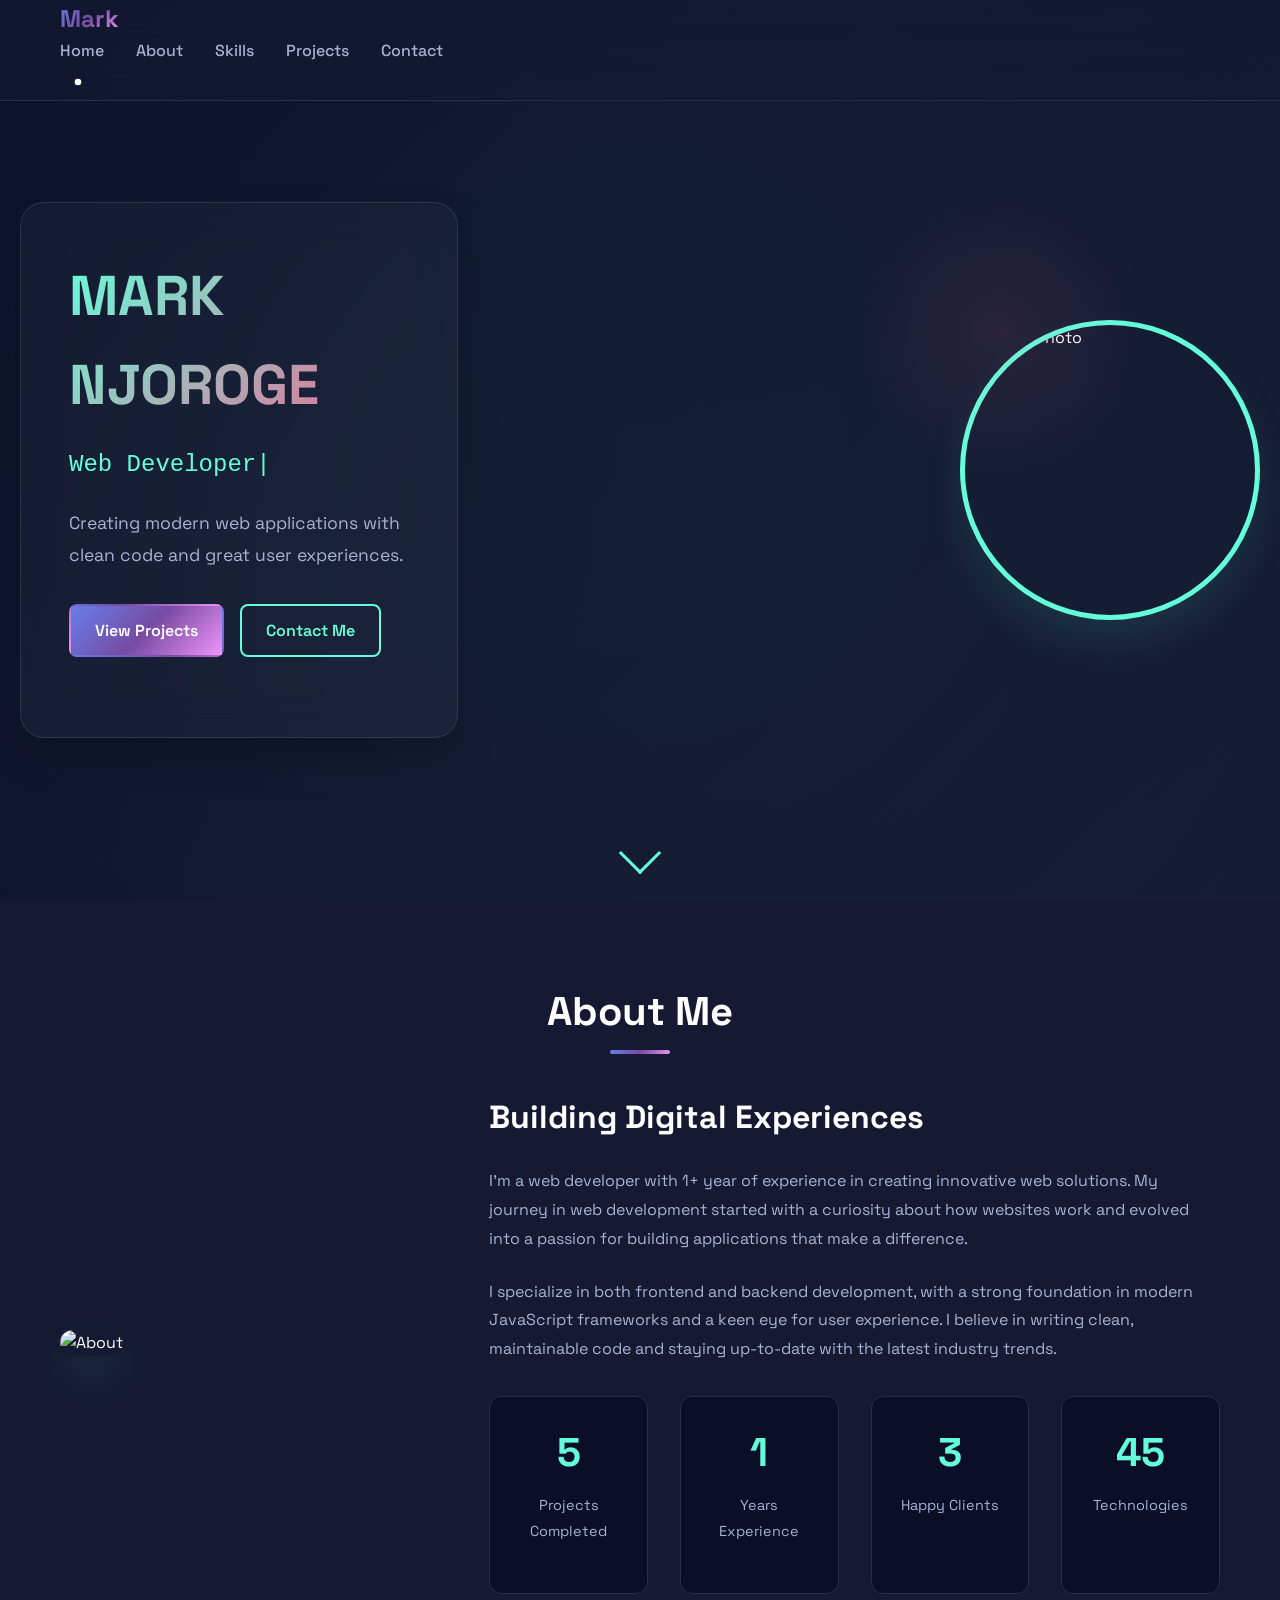
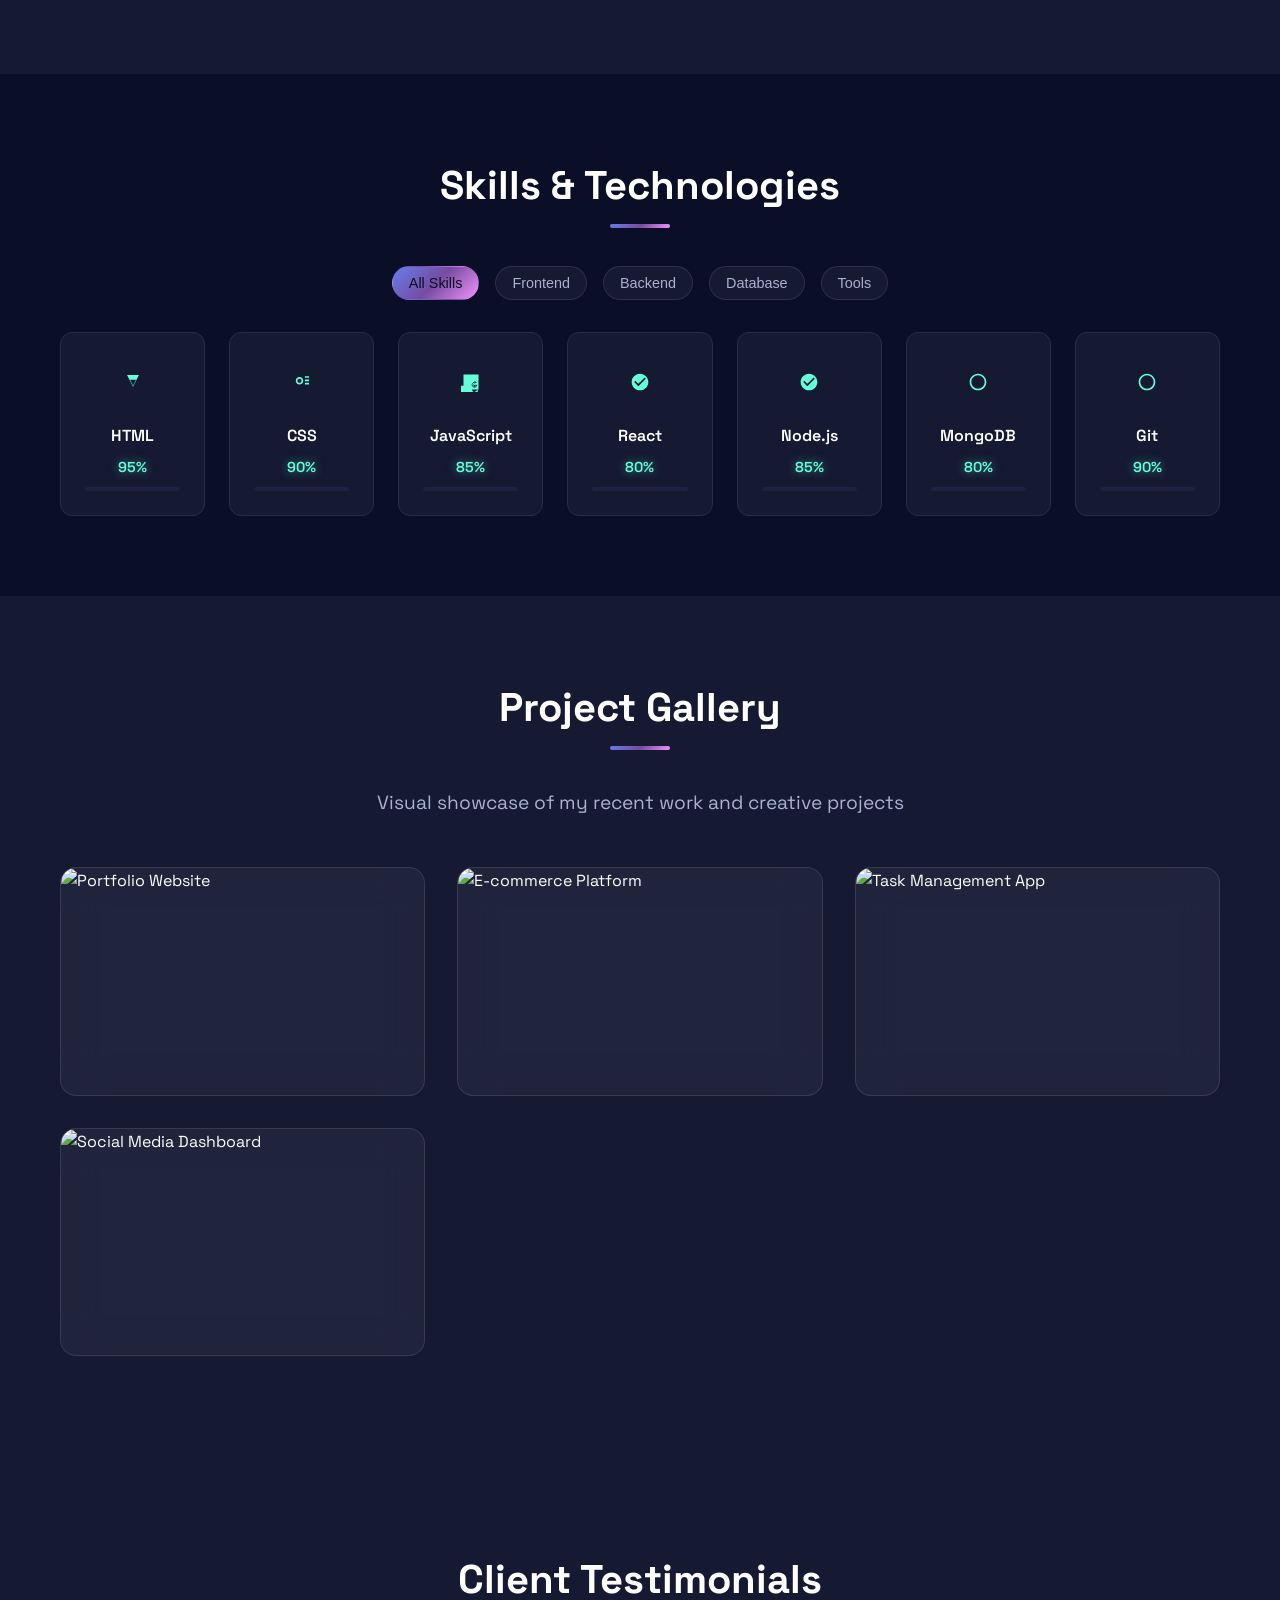
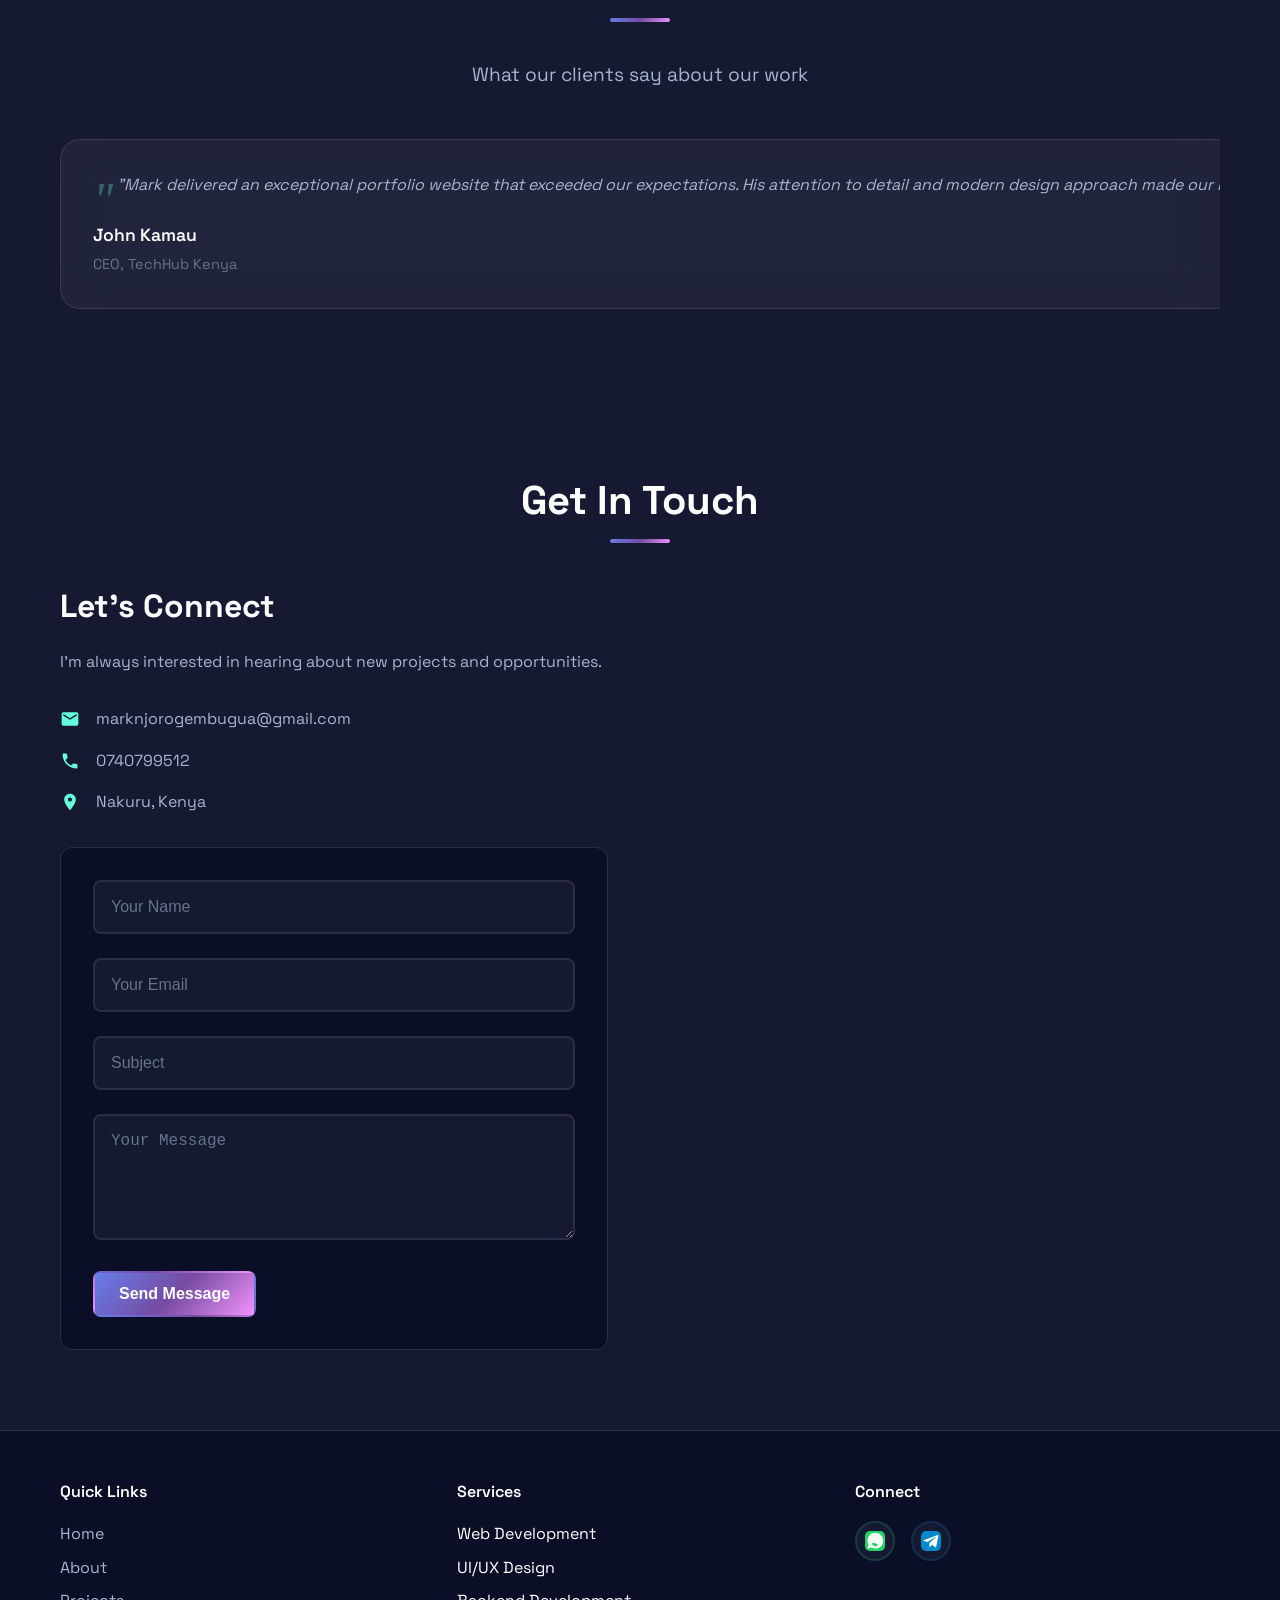
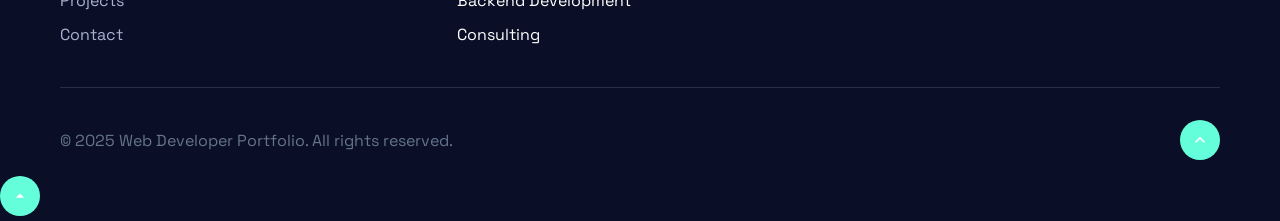
==== commit c7108ef5: "Add files via upload" ====
--- a/index.html
+++ b/index.html
@@ -112,7 +112,7 @@
             </div>
             <div class="hero-image">
                 <div class="hero-avatar">
-                    <img src="c:\Users\PC\Downloads\86e11804-8c0b-4532-9c3c-91a234497a4a.png" alt="Profile Photo">
+                    <img src="https://scontent-mba2-1.xx.fbcdn.net/v/t39.30808-6/686936155_1614929883759537_5195672607571898836_n.jpg?_nc_cat=103&ccb=1-7&_nc_sid=dd6889&_nc_eui2=AeGczvhMJ2EgPdl4G9Y8JUNen3lMJRX0maqfeUwlFfSZqhlMdvF6fo96Qdby4qScMmChpXi4oototXJiqcnardyA&_nc_ohc=CzoF2S3AdwwQ7kNvwFHvIdS&_nc_oc=AdqnYT0Zs1E4LfPZPgrlcEnXChk2xBOWBbR-vyXdRStzyGvBYlmN16liZXsAULTa3tw&_nc_zt=23&_nc_ht=scontent-mba2-1.xx&_nc_gid=VqG1bgua54j6tTQ4BQaPsg&_nc_ss=7b2a8&oh=00_Af7fJIvqbw_g46xnJNL4weIQOsCzWleH6_uAv89YB6J8AQ&oe=69FD94B6" alt="Profile Photo">
                 </div>
             </div>
         </div>
@@ -127,7 +127,7 @@
             <h2 class="section-title">About Me</h2>
             <div class="about-container">
                 <div class="about-image">
-                    <img src="c:\Users\PC\Downloads\86e11804-8c0b-4532-9c3c-91a234497a4a.png" alt="About">
+                    <img src="https://scontent-mba2-1.xx.fbcdn.net/v/t39.30808-6/686936155_1614929883759537_5195672607571898836_n.jpg?_nc_cat=103&ccb=1-7&_nc_sid=dd6889&_nc_eui2=AeGczvhMJ2EgPdl4G9Y8JUNen3lMJRX0maqfeUwlFfSZqhlMdvF6fo96Qdby4qScMmChpXi4oototXJiqcnardyA&_nc_ohc=CzoF2S3AdwwQ7kNvwFHvIdS&_nc_oc=AdqnYT0Zs1E4LfPZPgrlcEnXChk2xBOWBbR-vyXdRStzyGvBYlmN16liZXsAULTa3tw&_nc_zt=23&_nc_ht=scontent-mba2-1.xx&_nc_gid=VqG1bgua54j6tTQ4BQaPsg&_nc_ss=7b2a8&oh=00_Af7fJIvqbw_g46xnJNL4weIQOsCzWleH6_uAv89YB6J8AQ&oe=69FD94B6" alt="About">
                 </div>
                 <div class="about-content">
                     <h3>Building Digital Experiences</h3>
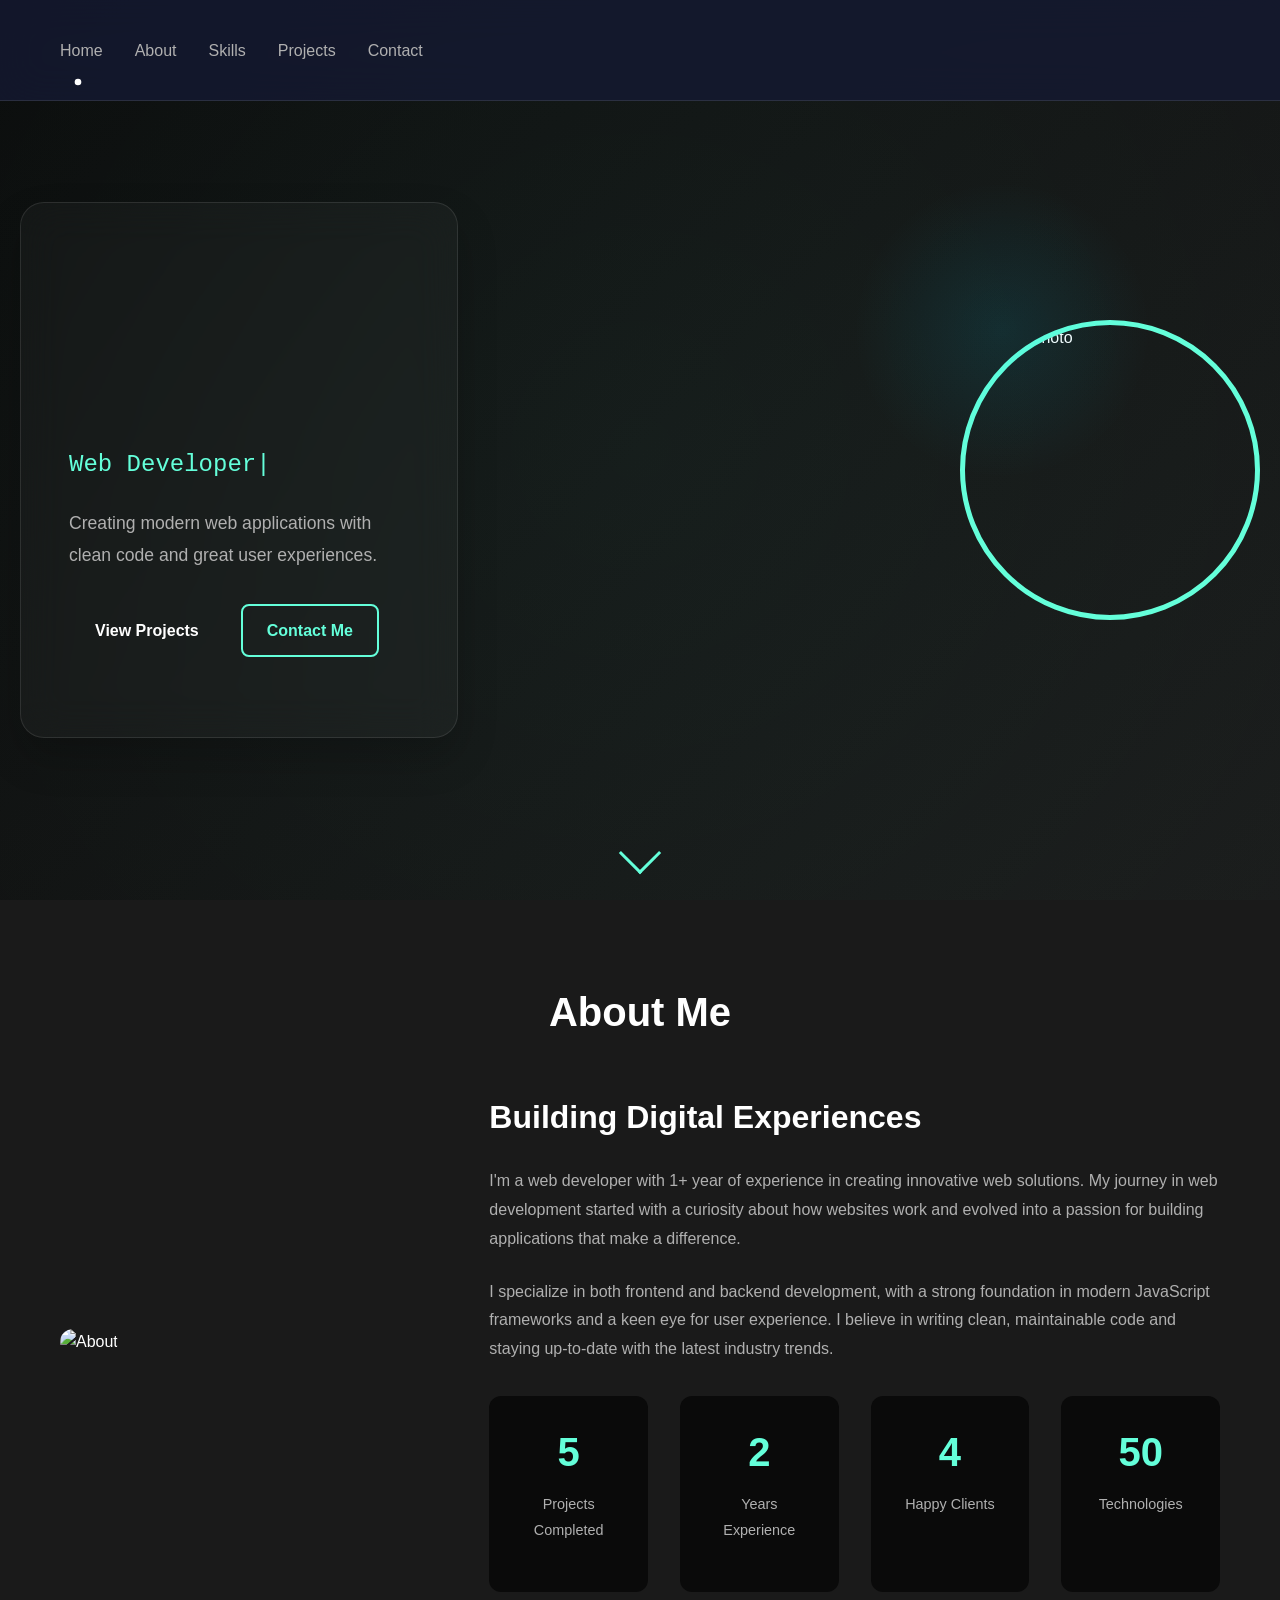
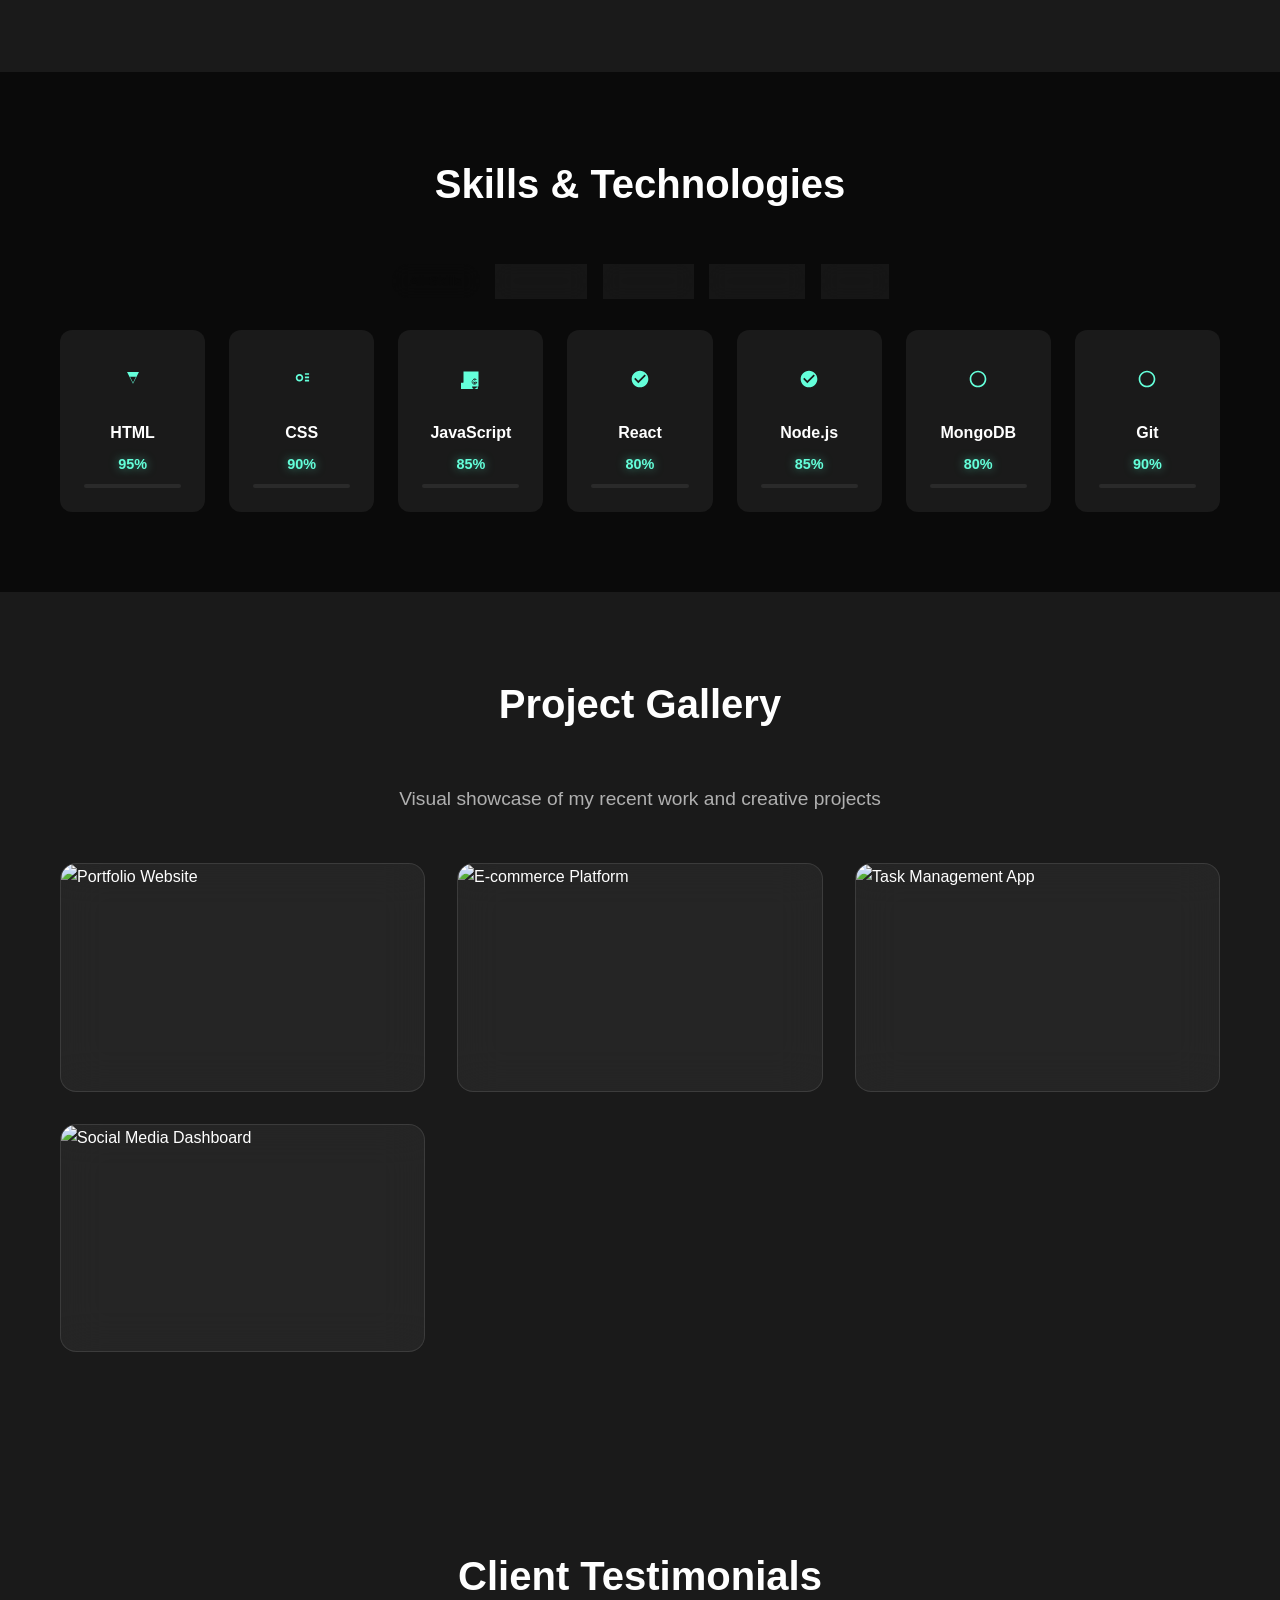
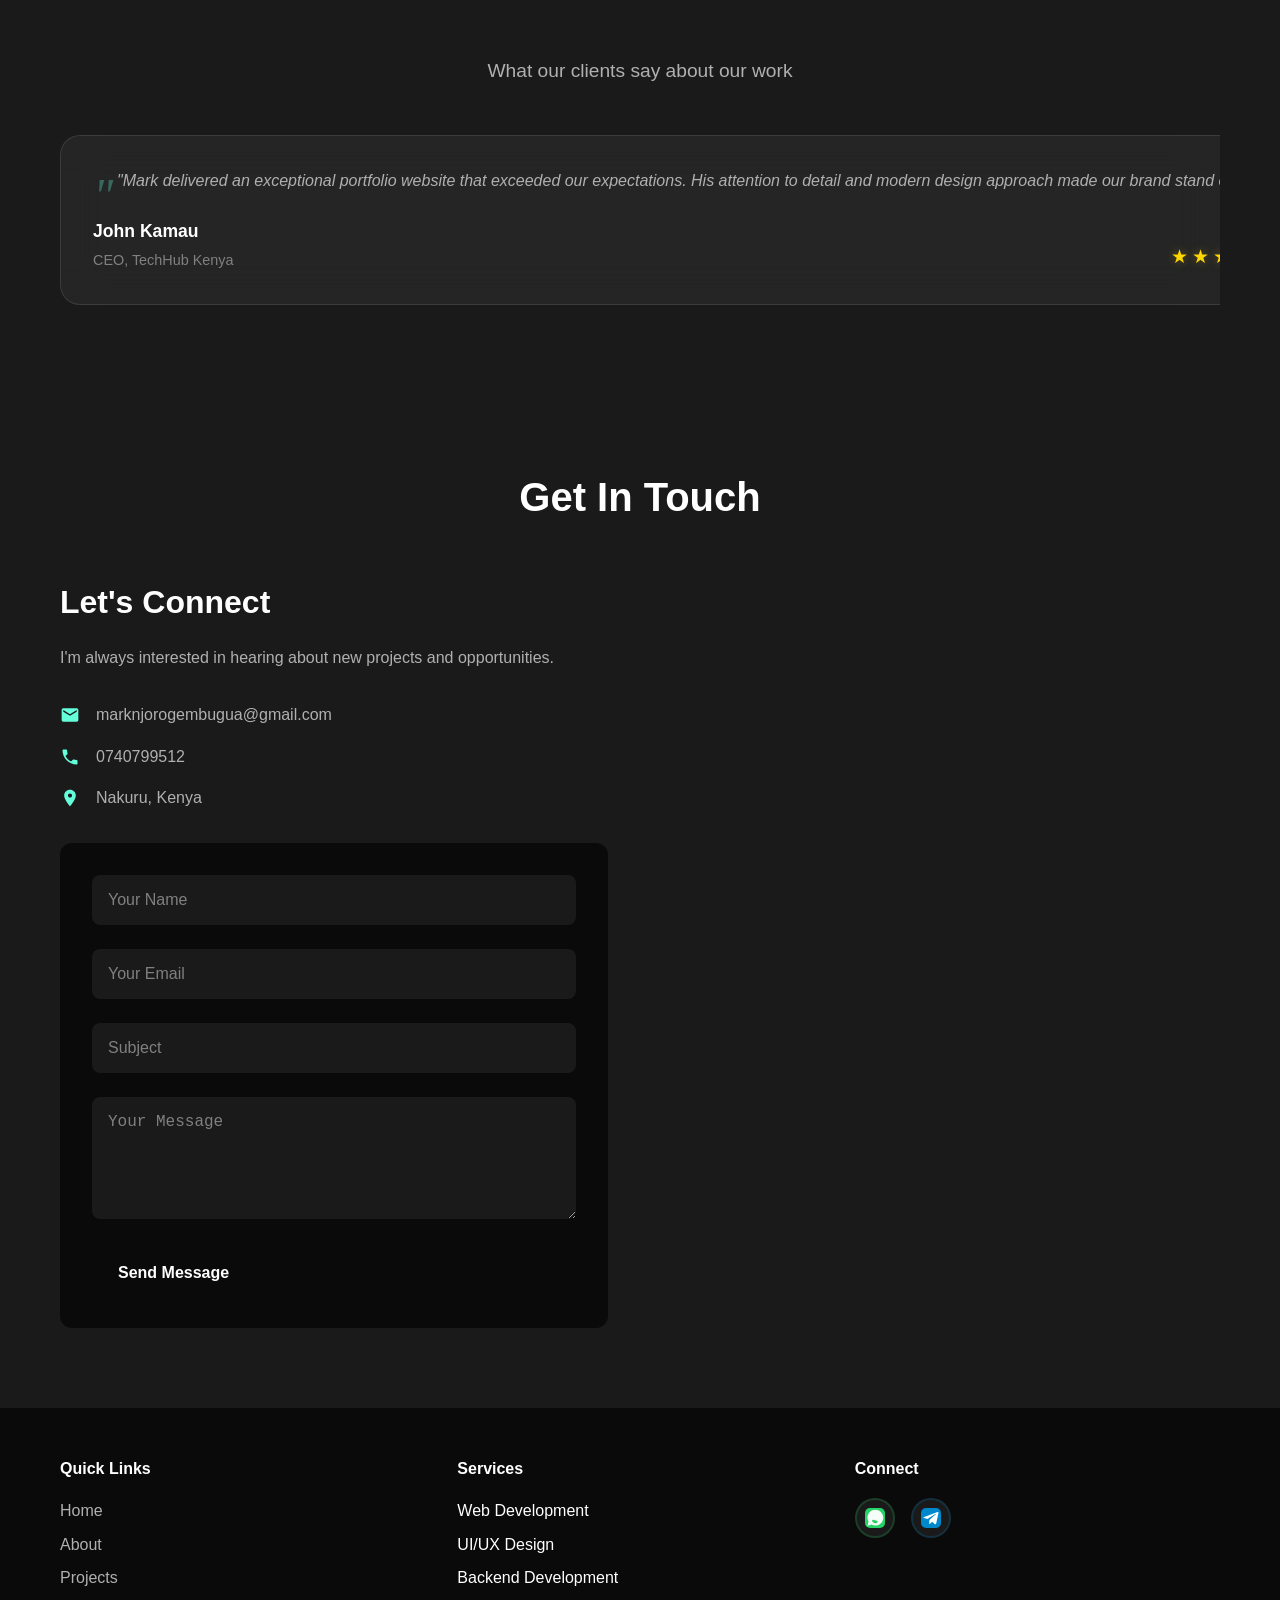
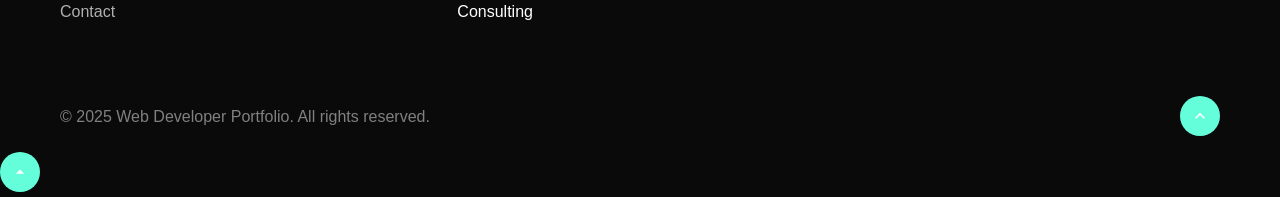
==== commit ed6dcb96: "Add files via upload" ====
--- a/index.html
+++ b/index.html
@@ -2,7 +2,14 @@
 <html lang="en">
 <head>
     <meta charset="UTF-8">
-    <meta name="viewport" content="width=device-width, initial-scale=1.0">
+    <meta name="viewport" content="width=device-width, initial-scale=1.0, maximum-scale=5.0, user-scalable=yes, viewport-fit=cover">
+    
+    <!-- Mobile Optimization Meta Tags -->
+    <meta name="theme-color" content="#0a0a0a">
+    <meta name="apple-mobile-web-app-capable" content="yes">
+    <meta name="mobile-web-app-capable" content="yes">
+    <meta name="format-detection" content="telephone=no">
+    <meta name="msapplication-tap-highlight" content="no">
     <title>Web Developer Portfolio</title>
     <meta name="description" content="Professional portfolio showcasing web development projects, skills, and experience">
     <meta name="keywords" content="web developer, portfolio, frontend, backend, full-stack, javascript, react, node.js">
--- a/styles.css
+++ b/styles.css
@@ -1,28 +1,55 @@
 /* Portfolio CSS - Modern Dark Theme */
+
+/* Mobile Performance Optimizations */
+* {
+  -webkit-tap-highlight-color: transparent;
+  -webkit-touch-callout: none;
+  -webkit-user-select: none;
+  user-select: none;
+}
+
+/* Enable Hardware Acceleration */
+body {
+  -webkit-transform: translateZ(0);
+  transform: translateZ(0);
+  -webkit-backface-visibility: hidden;
+  backface-visibility: hidden;
+  -webkit-perspective: 1000;
+  perspective: 1000;
+}
+
+/* Touch Optimizations */
+.btn, .nav-link, .skill-card, .testimonial-card, .photo-card, .social-link {
+  -webkit-tap-highlight-color: transparent;
+  touch-action: manipulation;
+  -webkit-user-select: none;
+  user-select: none;
+}
+
+/* Smooth Scrolling */
+html {
+  scroll-behavior: smooth;
+  -webkit-overflow-scrolling: touch;
+}
+
+body {
+  -webkit-overflow-scrolling: touch;
+  overscroll-behavior: contain;
+}
 
 /* Unique Typography Import */
 @import url('https://fonts.googleapis.com/css2?family=Space+Grotesk:wght@300;400;500;600;700&family=JetBrains+Mono:wght@400;600&display=swap');
 
-/* CSS Variables for Dark Theme */
+/* CSS Variables */
 :root {
-  --bg-primary: #0a0e27;
-  --bg-secondary: #151932;
-  --bg-tertiary: #1e2140;
+  --bg-primary: #0a0a0a;
+  --bg-secondary: #1a1a1a;
+  --bg-tertiary: #2a2a2a;
   --text-primary: #ffffff;
-  --text-secondary: #a8b2d1;
-  --text-muted: #64748b;
+  --text-secondary: #b0b0b0;
+  --text-muted: #808080;
   --accent-primary: #64ffda;
-  --accent-secondary: #f06292;
-  --accent-tertiary: #ffd93d;
-  --accent-danger: #ff6b6b;
-  --border-color: #2a2d47;
-  --shadow-color: rgba(100, 255, 218, 0.1);
-  --gradient-primary: linear-gradient(135deg, #667eea 0%, #764ba2 50%, #f093fb 100%);
-  --gradient-secondary: linear-gradient(135deg, #64ffda 0%, #48cae4 50%, #5e60ce 100%);
-  --gradient-tertiary: linear-gradient(135deg, #ff006e 0%, #8338ec 50%, #3a86ff 100%);
-  --gradient-bg: radial-gradient(ellipse at top left, rgba(100, 255, 218, 0.1) 0%, transparent 50%), 
-                  radial-gradient(ellipse at bottom right, rgba(240, 98, 146, 0.1) 0%, transparent 50%);
-}
+  --accent-secondary: #00d4ff;
 
 /* Light Theme Variables */
 [data-theme="light"] {
@@ -1076,6 +1103,101 @@
   }
 }
 
+/* Mobile-First Responsive Design */
+@media (max-width: 768px) {
+  .container {
+    padding: 0 1rem;
+  }
+  
+  .hero-content {
+    flex-direction: column;
+    text-align: center;
+    gap: 2rem;
+    padding: 0 1rem;
+  }
+  
+  .hero-text h1 {
+    font-size: 2.2rem;
+    line-height: 1.2;
+  }
+  
+  .hero-text p {
+    font-size: 1rem;
+    line-height: 1.6;
+  }
+  
+  .hero-buttons {
+    flex-direction: column;
+    gap: 1rem;
+    width: 100%;
+    max-width: 280px;
+  }
+  
+  .btn {
+    width: 100%;
+    padding: 1rem;
+    font-size: 0.95rem;
+    touch-action: manipulation;
+  }
+  
+  /* Mobile Navigation */
+  .nav-menu {
+    position: fixed;
+    top: 0;
+    left: -100%;
+    width: 100%;
+    height: 100vh;
+    background: var(--bg-secondary);
+    flex-direction: column;
+    justify-content: flex-start;
+    padding: 5rem 2rem;
+    transition: left 0.3s ease;
+    z-index: 1000;
+    backdrop-filter: blur(10px);
+  }
+  
+  .nav-menu.active {
+    left: 0;
+  }
+  
+  .nav-toggle {
+    display: flex;
+    touch-action: manipulation;
+  }
+  
+  .nav-toggle.active {
+    background: var(--accent-primary);
+    color: var(--bg-primary);
+  }
+  
+  /* Skills Section Mobile */
+  .skills-grid {
+    grid-template-columns: repeat(auto-fit, minmax(280px, 1fr));
+    gap: 1.5rem;
+  }
+  
+  .skill-card {
+    padding: 1.5rem;
+    touch-action: manipulation;
+  }
+  
+  .skill-name {
+    font-size: 1rem;
+  }
+  
+  .stat-item {
+    padding: 1.5rem;
+  }
+  
+  .stat-number {
+    font-size: 1.8rem;
+  }
+  
+  .stat-label {
+    font-size: 0.9rem;
+  }
+}
+
 /* Testimonials Section */
 .testimonials-section {
   padding: 5rem 0;
@@ -1186,11 +1308,12 @@
   text-shadow: 0 0 10px rgba(255, 215, 0, 0.3);
 }
 
-/* Responsive Design for Testimonials */
+/* Mobile Testimonials Optimization */
 @media (max-width: 768px) {
   .testimonial-card {
     min-width: 300px;
     padding: 1.5rem;
+    touch-action: manipulation;
   }
   
   .testimonial-author {
@@ -1205,6 +1328,49 @@
   
   .marquee-content {
     animation-duration: 18s;
+  }
+  
+  /* Photo Gallery Mobile */
+  .gallery-grid {
+    grid-template-columns: repeat(auto-fit, minmax(280px, 1fr));
+    gap: 1rem;
+  }
+  
+  .photo-card {
+    aspect-ratio: 4/3;
+    touch-action: manipulation;
+  }
+  
+  .modal-content {
+    max-width: 95vw;
+    max-height: 95vh;
+  }
+  
+  .modal-image-container {
+    max-height: 50vh;
+  }
+  
+  .modal-image-info {
+    padding: 1rem;
+  }
+  
+  .modal-image-info h3 {
+    font-size: 1.2rem;
+  }
+  
+  .modal-actions {
+    flex-direction: column;
+    gap: 0.5rem;
+  }
+  
+  .nav-btn {
+    width: 40px;
+    height: 40px;
+  }
+  
+  .nav-btn svg {
+    width: 16px;
+    height: 16px;
   }
 }
 
